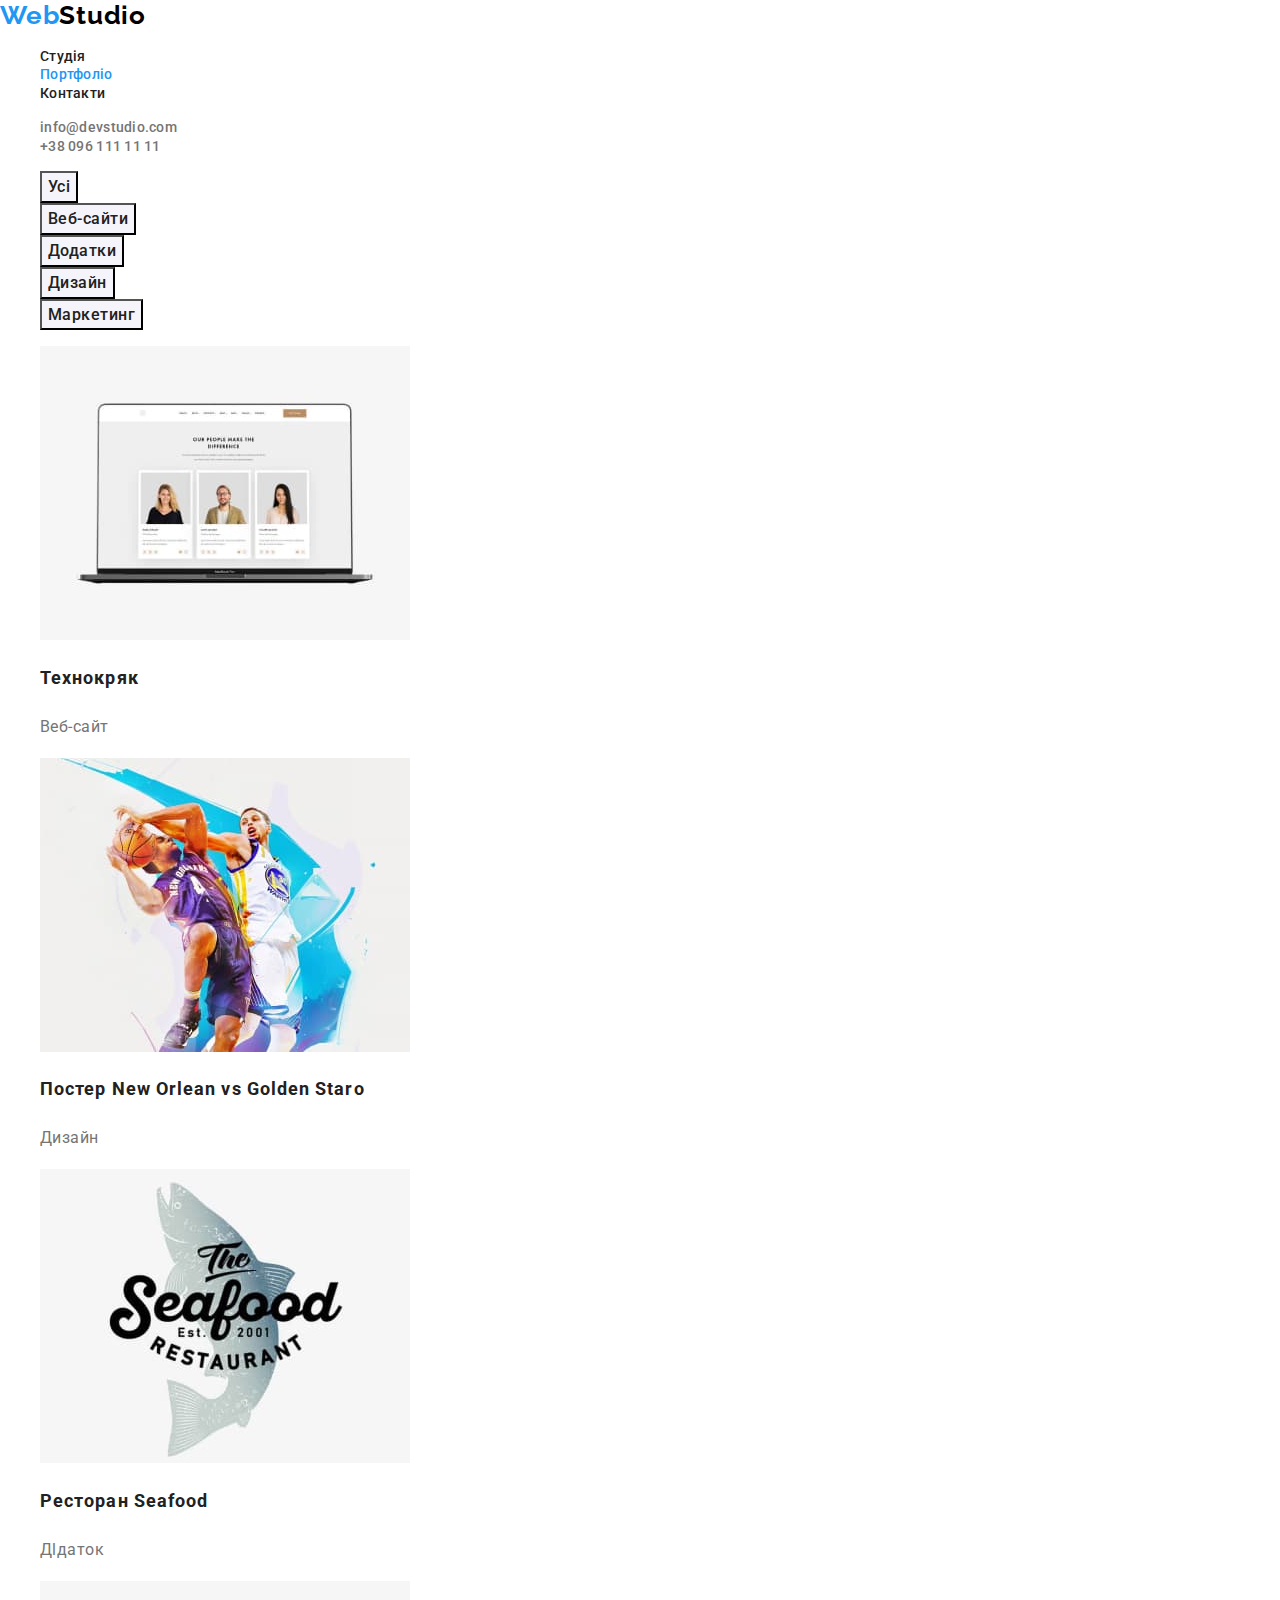
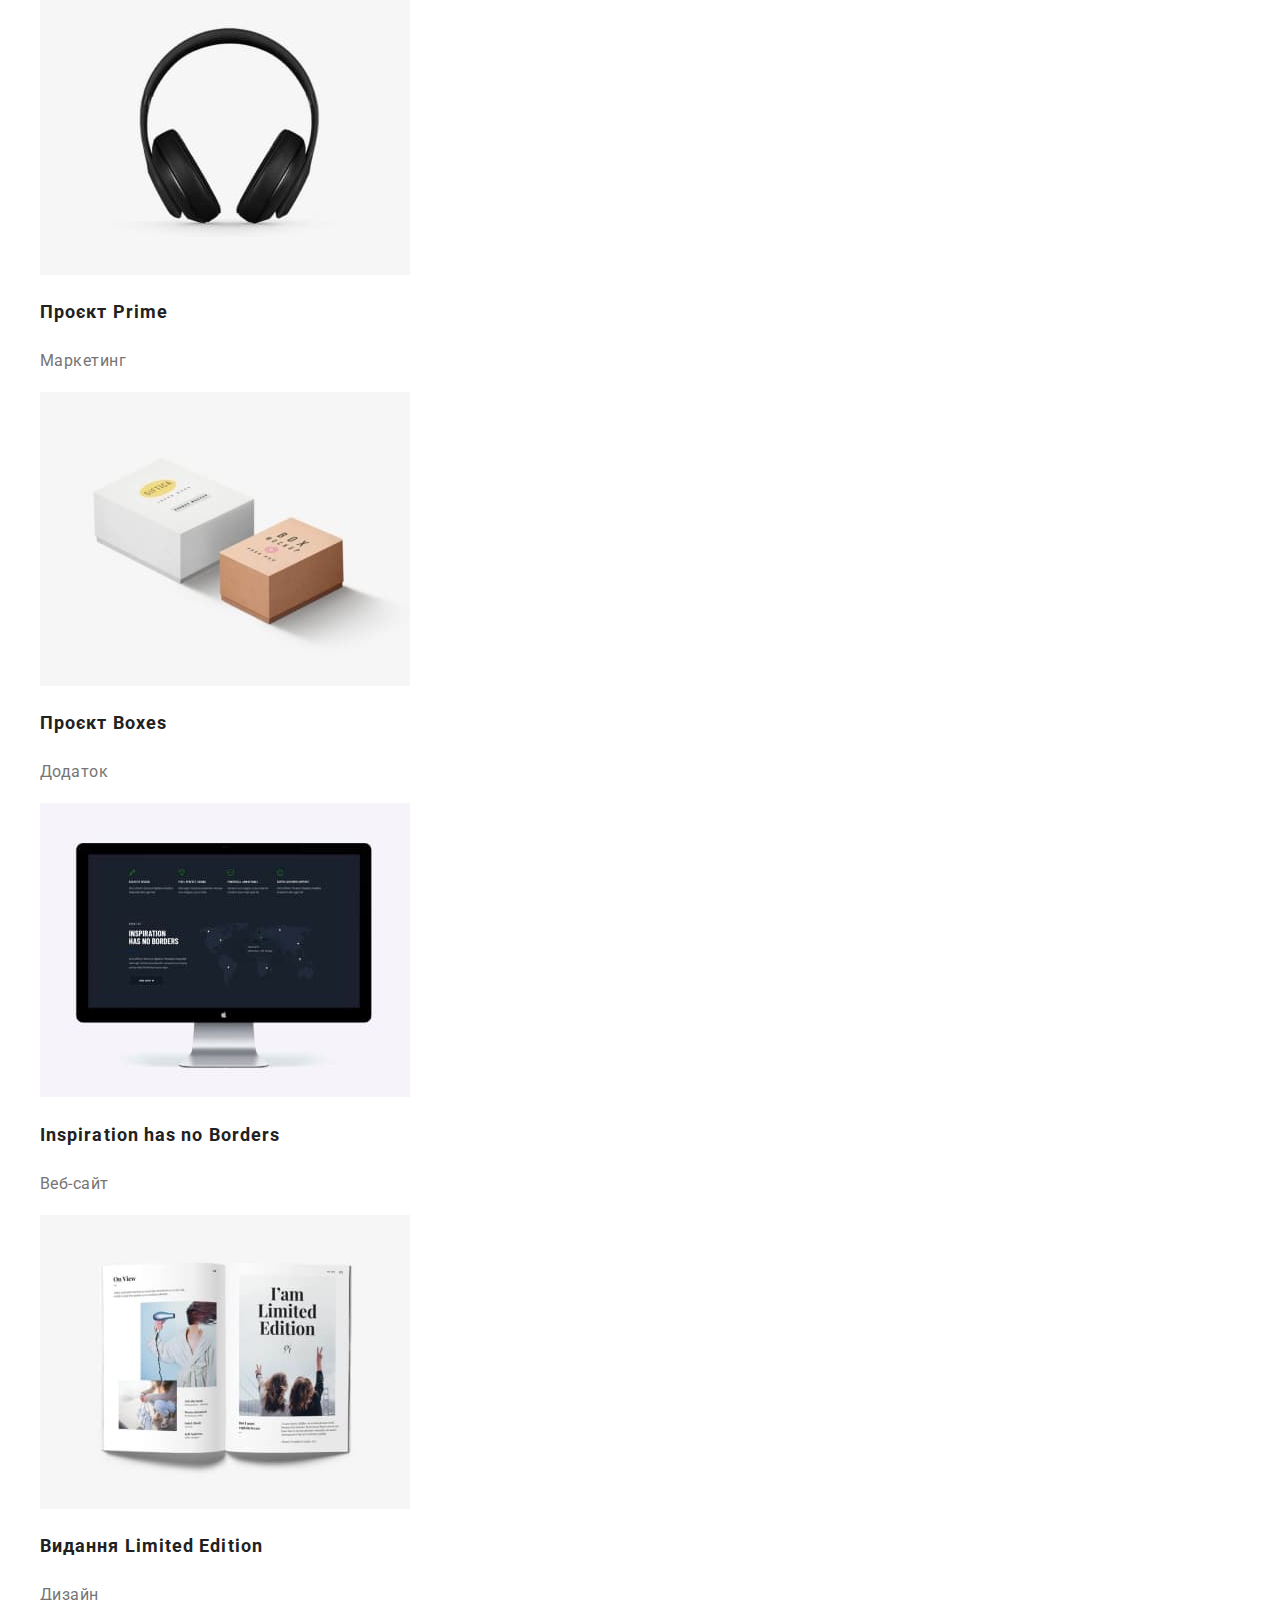
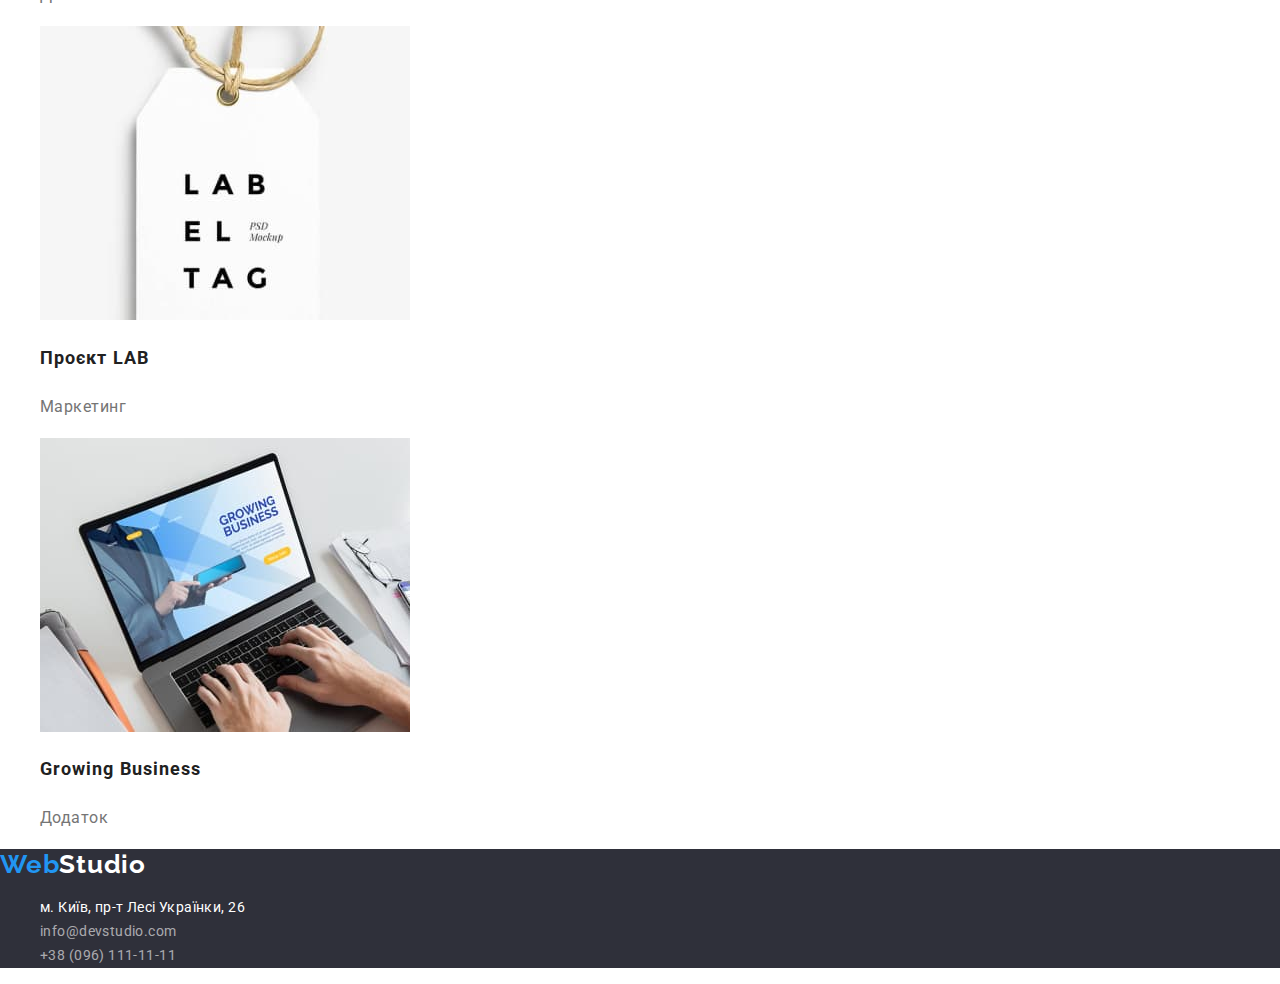
==== portfolio.html @ b26ccdd5 "04-10-2022DZ3" ====
<!DOCTYPE html>
<html lang="uk">
  <head>
    <meta charset="UTF-8" />
    <meta http-equiv="X-UA-Compatible" content="IE=edge" />
    <meta name="viewport" content="width=device-width, initial-scale=1.0" />
    <title>Портфоліо</title>
    <link
      rel="stylesheet"
      href="https://cdnjs.cloudflare.com/ajax/libs/modern-normalize/1.0.0/modern-normalize.min.css"
    />
    <link rel="preconnect" href="https://fonts.googleapis.com" />
    <link rel="preconnect" href="https://fonts.gstatic.com" crossorigin />
    <link
      href="https://fonts.googleapis.com/css2?family=Raleway:wght@700&family=Roboto:wght@400;500;700;900&display=swap"
      rel="stylesheet"
    />
    <link rel="stylesheet" href="./css/styles.css" />
  </head>
  <body>
    <header class="header-navigation">
      <nav>
        <!-- logo -->
        <a href="./index.html" class="header-navigation-logo"
          >Web<span class="logo-black">Studio</span></a
        >
        <!-- Меню навігації по інших сторінках -->
        <ul class="header-list list">
          <li class="header-item">
            <a class="link" href="./index.html">Студія</a>
          </li>
          <li class="header-item">
            <a class="link current" href="./portfolio.html">Портфоліо</a>
          </li>
          <li class="header-item">
            <a class="link" href="#">Контакти</a>
          </li>
        </ul>
      </nav>
      <ul class="header-contact list">
        <li class="header-item">
          <!-- Посилання на адресу електронної пошти  -->
          <a class="header-mail" href="mailto:info@devstudio.com"
            >info@devstudio.com</a
          >
        </li>
        <li class="header-item">
          <!-- Посилання на телефонний номер -->
          <a class="header-phone" href="tel:+380961111111">+38 096 111 11 11</a>
        </li>
      </ul>
    </header>
    <main class="body">
      <section class="workbtn">
        <h1 class="visually-hidden">Портфоліо</h1>
        <!-- work link button -->
        <ul class="worklink-list list">
          <li class="worklink-item">
            <button class="worklink-btn" type="button">Усі</button>
          </li>
          <li class="worklink-item">
            <button class="worklink-btn" type="button">Веб-сайти</button>
          </li>
          <li class="worklink-item">
            <button class="worklink-btn" type="button">Додатки</button>
          </li>
          <li class="worklink-item">
            <button class="worklink-btn" type="button">Дизайн</button>
          </li>
          <li class="worklink-item">
            <button class="worklink-btn" type="button">Маркетинг</button>
          </li>
        </ul>
        <!-- Links to work -->
        <ul class="linkwork-list list">
          <li class="linkwork-item">
            <a class="linkwork-link" href="#"
              ><img
                src="./images/imgportfolio1.jpg"
                alt="Ноутбук"
                width="370"
              />
              <h2 class="linkwork-title">Технокряк</h2>
              <p class="linkwork-text">Веб-сайт</p>
            </a>
          </li>
          <li class="linkwork-item">
            <a class="linkwork-link" href="#"
              ><img
                src="./images/imgportfolio2.jpg"
                alt="два хлопці грають в баскетбол"
                width="370"
              />
              <h2 class="linkwork-title">Постер New Orlean vs Golden Starо</h2>
              <p class="linkwork-text">Дизайн</p>
            </a>
          </li>
          <li class="linkwork-item">
            <a class="linkwork-link" href="#"
              ><img
                src="./images/imgportfolio3.jpg"
                alt="Логотип ресторану"
                width="370"
              />
              <h2 class="linkwork-title">Ресторан Seafood</h2>
              <p class="linkwork-text">Дlдаток</p>
            </a>
          </li>
          <li class="linkwork-item">
            <a class="linkwork-link" href="#"
              ><img
                src="./images/imgportfolio4.jpg"
                alt="Навушники"
                width="370"
              />
              <h2 class="linkwork-title">Проєкт Prime</h2>
              <p class="linkwork-text">Маркетинг</p>
            </a>
          </li>
          <li class="linkwork-item">
            <a class="linkwork-link" href="#"
              ><img
                src="./images/imgportfolio5.jpg"
                alt="Дві коробки"
                width="370"
              />
              <h2 class="linkwork-title">Проєкт Boxes</h2>
              <p class="linkwork-text">Додаток</p>
            </a>
          </li>
          <li class="linkwork-item">
            <a class="linkwork-link" href="#"
              ><img
                src="./images/imgportfolio6.jpg"
                alt="Моноблок"
                width="370"
              />
              <h2 class="linkwork-title">Inspiration has no Borders</h2>
              <p class="linkwork-text">Веб-сайт</p>
            </a>
          </li>
          <li class="linkwork-item">
            <a class="linkwork-link" href="#"
              ><img src="./images/imgportfolio7.jpg" alt="Книга" width="370" />
              <h2 class="linkwork-title">Видання Limited Edition</h2>
              <p class="linkwork-text">Дизайн</p>
            </a>
          </li>
          <li class="linkwork-item">
            <a class="linkwork-link" href="#"
              ><img
                src="./images/imgportfolio8.jpg"
                alt="Бейдж з написом"
                width="370"
              />
              <h2 class="linkwork-title">Проєкт LAB</h2>
              <p class="linkwork-text">Маркетинг</p>
            </a>
          </li>
          <li class="linkwork-item">
            <a class="linkwork-link" href="#"
              ><img
                src="./images/imgportfolio9.jpg"
                alt="Людина працює з ноутбуком"
                width="370"
              />
              <h2 class="linkwork-title">Growing Business</h2>
              <p class="linkwork-text">Додаток</p>
            </a>
          </li>
        </ul>
      </section>
    </main>
    <!-- Підвал сторінки footer -->
    <footer class="footer">
      <a class="footer-logo" href="/"
        >Web<span class="logo-wight">Studio</span></a
      >
      <address>
        <ul class="footer-list list">
          <li class="footer-item">
            <a
              class="footer-addres"
              href="https://goo.gl/maps/cFj6b1vBH22CHA6d8"
              target="_blank"
              rel="noreferrer noopener"
              >м. Київ, пр-т Лесі Українки, 26</a
            >
          </li>
          <li class="footer-item">
            <a class="footer-mail" href="mailto:info@devstudio.com"
              >info@devstudio.com</a
            >
          </li>
          <li class="footer-item">
            <a class="footer-phone" href="tel:+380961111111"
              >+38 (096) 111-11-11</a
            >
          </li>
        </ul>
      </address>
    </footer>
  </body>
</html>
---- css/styles.css ----
:root {
  --primary-text-color: #757575;
  --title-text-color: #212121;
  --accent-color: #2196f3;
  --accent2-color: #ffffff;
  --header-background: #ffffff;
  --footer-background: #2f303a;
  --body-background-color: #ffffff;
  --section4-background: #f5f4fa;
  --sectionhero-color: #ffffff;
  --section1-title-color: #ffffff;
  --section3-background-color: #f5f5f5;
  --section31-background-color: #f5f4fa;
  --section1-background: #2f303a;
  --logo1-color: #2196f3;
  --logo2-color: #000000;
  --logo3-color: #ffffff;
  --footercontact-color: rgba(255, 255, 255, 0.6);
  --activ-accent-color: #188ce8;
}
body {
  font-family: "Roboto", "Raleway", sans-serif;
  background-color: #ffffff;
  color: #757575;
}

/*-----------------common list---------------*/
.list {
  list-style: none;
}
.link {
  text-decoration: none;
}
.linkwork-link {
  text-decoration: none;
}

/*-----------------page-header----------------*/
.header-navigation {
  background: var(--header-background-color);
}
/*.header-navigation {
  background: var(--header-background-color);
}*/

.header-navigation-logo {
  font-family: "Raleway", sans-serif;
  font-style: normal;
  font-weight: 700;
  font-size: 26px;
  line-height: 1.19;
  letter-spacing: 0.03em;

  color: var(--accent-color);
  text-decoration: none;
}
.logo-black {
  color: var(--logo2-color);
}
.header-list .link {
  font-style: normal;
  font-weight: 500;
  font-size: 14px;
  line-height: 1.14;
  letter-spacing: 0.02em;
  color: var(--title-text-color);
}
.header-list .link:hover,
.header-list .link:focus {
  color: var(--accent-color);
}

.header-mail {
  font-style: normal;
  font-weight: 500;
  font-size: 14px;
  line-height: 1.14;
  letter-spacing: 0.02em;
  color: var(--primary-text-color);
  text-decoration: none;
}
.header-mail:hover,
.header-mail:focus {
  color: var(--accent-color);
}
.header-phone {
  font-style: normal;
  font-weight: 500;
  font-size: 14px;
  line-height: 1.14;
  letter-spacing: 0.02em;
  color: var(--primary-text-color);
  text-decoration: none;
}
.header-phone:hover,
.header-phone:focus {
  color: var(--accent-color);
}
/*-----------------page-footer---------------*/
.footer {
  background: var(--footer-background);
}
.footer-logo {
  font-family: "Raleway", sans-serif;
  font-style: normal;
  font-weight: 700;
  font-size: 26px;
  line-height: 1.19;
  letter-spacing: 0.03em;

  color: var(--accent-color);
  text-decoration: none;
}
.footer-addres {
  font-style: normal;
  font-size: 14px;
  line-height: 1.71;
  letter-spacing: 0.03em;

  color: #ffffff;
  text-decoration: none;
}
.footer-addres:hover,
.footer-addres:focus {
  color: var(--accent-color);
}
.footer-mail {
  font-style: normal;
  font-size: 14px;
  line-height: 1.71;
  letter-spacing: 0.03em;
  color: var(--footercontact-color);
  text-decoration: none;
}
.footer-mail:hover,
.footer-mail:focus {
  color: var(--accent-color);
}

.footer-phone {
  font-style: normal;
  font-size: 14px;
  line-height: 1.71;
  letter-spacing: 0.03em;

  color: var(--footercontact-color);
  text-decoration: none;
}
.footer-phone:hover,
.footer-phone:focus {
  color: var(--accent-color);
}

.logo-wight {
  color: var(--logo3-color);
}
/*-----------------page-1--------------------*/
.header-list .link.current {
  color: var(--accent-color);
}
/*-----------------page-main-----------------*/
.mane {
  background: var(--body-background);
}
/*-----------------section-hero--------------*/
.hero {
  background: var(--section1-background);
}
.hero-title {
  font-style: normal;
  font-weight: 900;
  font-size: 44px;
  line-height: 1.36;
  text-align: center;
  letter-spacing: 0.06em;
  text-transform: uppercase;
  color: var(--section1-title-color);
}
.hero-button {
  font-family: inherit;
  font-style: normal;
  font-weight: 700;
  font-size: 16px;
  line-height: 1.88;
  text-align: center;
  letter-spacing: 0.06em;
  color: var(--section1-title-color);
  background: var(--accent-color);
  cursor: pointer;
}
.hero-button:hover,
.hero-button:focus {
  color: var(--accent2-color);
  background: var(--activ-accent-color);
}

/*-----------------section-feature-----------*/
/*.feature {
  background-color: var(--section3-background-color);
}*/
.feature-title {
  font-weight: 700;
  font-size: 14px;
  line-height: 1.14;
  letter-spacing: 0.03em;
  text-transform: uppercase;
  color: var(--title-text-color);
}
.feature-text {
  font-size: 14px;
  line-height: 1.71;
  letter-spacing: 0.03em;
}
/*-----------------section-activities--------*/
/*.activities {
  background: var(--body-background-color);
}*/

.activities-title {
  font-weight: 700;
  font-size: 36px;
  line-height: 1.17;
  text-align: center;
  letter-spacing: 0.03em;
  color: var(--title-text-color);
}
/*-----------------section-workers-----------*/
/*.worker {
  background-color: var(--section31-background-color);
}*/
.worker {
  background-color: var(--section3-background-color);
}
.worker-item {
  background-color: #ffffff;
}
.worker2-title {
  font-weight: 700;
  font-size: 36px;
  line-height: 1.17;
  text-align: center;
  letter-spacing: 0.03em;
  color: var(--title-text-color);
}
.worker-title {
  font-weight: 500;
  font-size: 16px;
  line-height: 1.19;
  text-align: center;
  letter-spacing: 0.03em;

  color: var(--title-text-color);
}
.worker-text {
  font-size: 16px;
  line-height: 1.19;
  text-align: center;
  letter-spacing: 0.03em;
}

/*-----------------page-2--------------------*/
/*------------------work link button------------------------*/
.worklink-btn {
  font-style: normal;
  font-weight: 500;
  font-family: inherit;
  font-size: 16px;
  line-height: 1.62;
  cursor: pointer;
  letter-spacing: 0.03em;
  color: var(--title-text-color);
  background-color: var(--section4-background);
}
.worklink-btn:hover,
.worklink-btn:focus {
  background: var(--accent-color);
  color: var(--header-background);
}
/*-----------------Links to work-------------*/

.linkwork-title {
  font-size: 18px;
  line-height: 2;
  letter-spacing: 0.06em;
  cursor: pointer;
  color: var(--title-text-color);
}
.linkwork-text {
  font-size: 16px;
  line-height: 1.88;
  letter-spacing: 0.03em;
  color: var(--primary-text-color);
}

/*-----------------work----------------------*/
.visually-hidden {
  position: absolute;
  white-space: nowrap;
  width: 1px;
  height: 1px;
  overflow: hidden;
  border: 0;
  padding: 0;
  clip: rect(0 0 0 0);
  clip-path: inset(50%);
  margin: -1px;
}
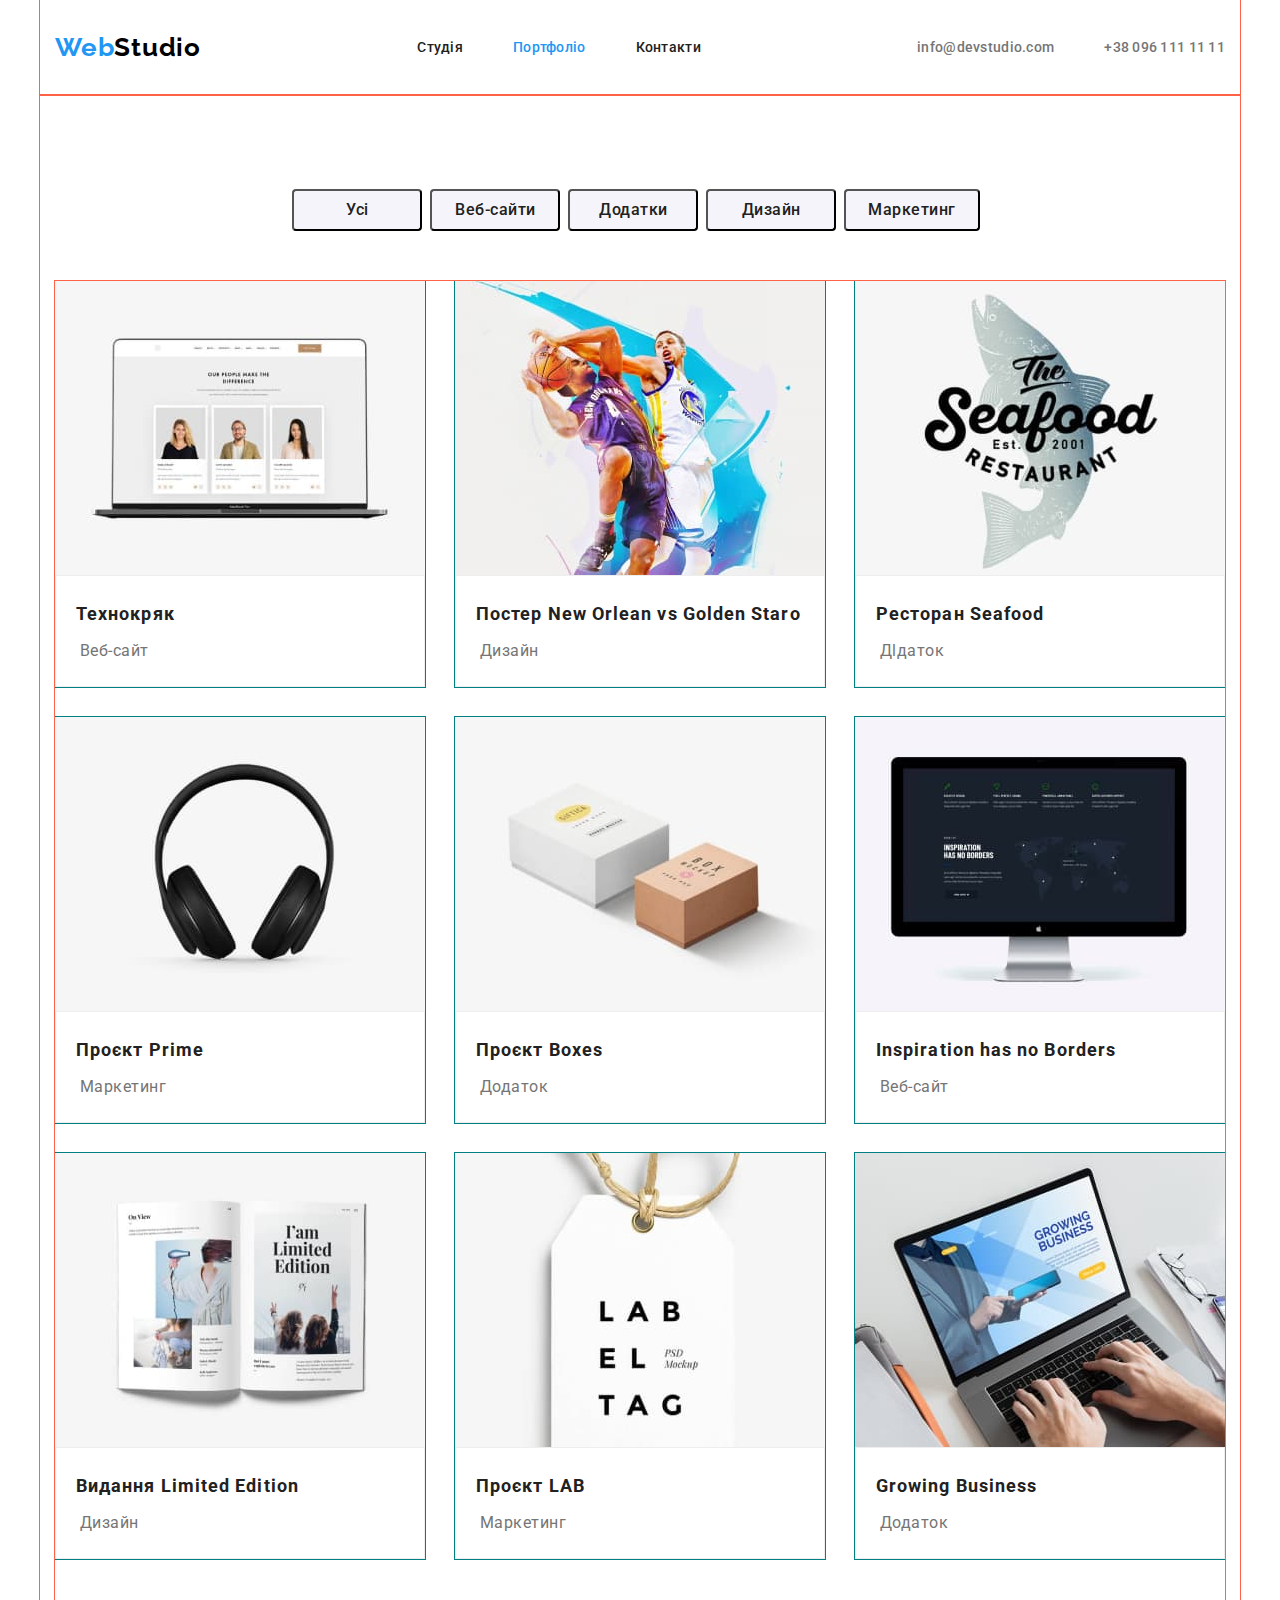
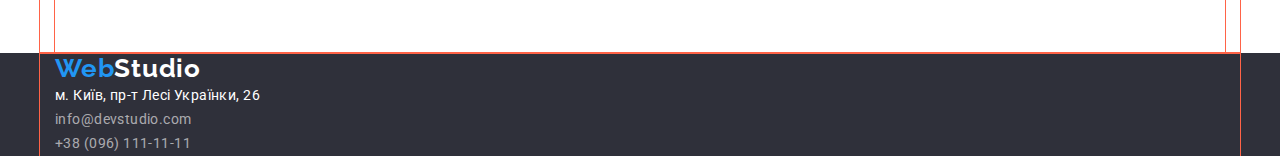
==== commit 4bc25a89: "07-10-2020" ====
--- a/portfolio.html
+++ b/portfolio.html
@@ -18,8 +18,8 @@
     <link rel="stylesheet" href="./css/styles.css" />
   </head>
   <body>
-    <header class="header-navigation">
-      <nav>
+    <header class="header-navigation section">
+      <nav class="container main-nav">
         <!-- logo -->
         <a href="./index.html" class="header-navigation-logo"
           >Web<span class="logo-black">Studio</span></a
@@ -36,169 +36,201 @@
             <a class="link" href="#">Контакти</a>
           </li>
         </ul>
+        <ul class="header-contact list">
+          <li class="header-item">
+            <!-- Посилання на адресу електронної пошти  -->
+            <a class="header-mail" href="mailto:info@devstudio.com"
+              >info@devstudio.com</a
+            >
+          </li>
+          <li class="header-item">
+            <!-- Посилання на телефонний номер -->
+            <a class="header-phone" href="tel:+380961111111"
+              >+38 096 111 11 11</a
+            >
+          </li>
+        </ul>
       </nav>
-      <ul class="header-contact list">
-        <li class="header-item">
-          <!-- Посилання на адресу електронної пошти  -->
-          <a class="header-mail" href="mailto:info@devstudio.com"
-            >info@devstudio.com</a
-          >
-        </li>
-        <li class="header-item">
-          <!-- Посилання на телефонний номер -->
-          <a class="header-phone" href="tel:+380961111111">+38 096 111 11 11</a>
-        </li>
-      </ul>
     </header>
     <main class="body">
-      <section class="workbtn">
-        <h1 class="visually-hidden">Портфоліо</h1>
-        <!-- work link button -->
-        <ul class="worklink-list list">
-          <li class="worklink-item">
-            <button class="worklink-btn" type="button">Усі</button>
-          </li>
-          <li class="worklink-item">
-            <button class="worklink-btn" type="button">Веб-сайти</button>
-          </li>
-          <li class="worklink-item">
-            <button class="worklink-btn" type="button">Додатки</button>
-          </li>
-          <li class="worklink-item">
-            <button class="worklink-btn" type="button">Дизайн</button>
-          </li>
-          <li class="worklink-item">
-            <button class="worklink-btn" type="button">Маркетинг</button>
-          </li>
-        </ul>
-        <!-- Links to work -->
-        <ul class="linkwork-list list">
-          <li class="linkwork-item">
-            <a class="linkwork-link" href="#"
-              ><img
-                src="./images/imgportfolio1.jpg"
-                alt="Ноутбук"
-                width="370"
-              />
-              <h2 class="linkwork-title">Технокряк</h2>
-              <p class="linkwork-text">Веб-сайт</p>
-            </a>
-          </li>
-          <li class="linkwork-item">
-            <a class="linkwork-link" href="#"
-              ><img
-                src="./images/imgportfolio2.jpg"
-                alt="два хлопці грають в баскетбол"
-                width="370"
-              />
-              <h2 class="linkwork-title">Постер New Orlean vs Golden Starо</h2>
-              <p class="linkwork-text">Дизайн</p>
-            </a>
-          </li>
-          <li class="linkwork-item">
-            <a class="linkwork-link" href="#"
-              ><img
-                src="./images/imgportfolio3.jpg"
-                alt="Логотип ресторану"
-                width="370"
-              />
-              <h2 class="linkwork-title">Ресторан Seafood</h2>
-              <p class="linkwork-text">Дlдаток</p>
-            </a>
-          </li>
-          <li class="linkwork-item">
-            <a class="linkwork-link" href="#"
-              ><img
-                src="./images/imgportfolio4.jpg"
-                alt="Навушники"
-                width="370"
-              />
-              <h2 class="linkwork-title">Проєкт Prime</h2>
-              <p class="linkwork-text">Маркетинг</p>
-            </a>
-          </li>
-          <li class="linkwork-item">
-            <a class="linkwork-link" href="#"
-              ><img
-                src="./images/imgportfolio5.jpg"
-                alt="Дві коробки"
-                width="370"
-              />
-              <h2 class="linkwork-title">Проєкт Boxes</h2>
-              <p class="linkwork-text">Додаток</p>
-            </a>
-          </li>
-          <li class="linkwork-item">
-            <a class="linkwork-link" href="#"
-              ><img
-                src="./images/imgportfolio6.jpg"
-                alt="Моноблок"
-                width="370"
-              />
-              <h2 class="linkwork-title">Inspiration has no Borders</h2>
-              <p class="linkwork-text">Веб-сайт</p>
-            </a>
-          </li>
-          <li class="linkwork-item">
-            <a class="linkwork-link" href="#"
-              ><img src="./images/imgportfolio7.jpg" alt="Книга" width="370" />
-              <h2 class="linkwork-title">Видання Limited Edition</h2>
-              <p class="linkwork-text">Дизайн</p>
-            </a>
-          </li>
-          <li class="linkwork-item">
-            <a class="linkwork-link" href="#"
-              ><img
-                src="./images/imgportfolio8.jpg"
-                alt="Бейдж з написом"
-                width="370"
-              />
-              <h2 class="linkwork-title">Проєкт LAB</h2>
-              <p class="linkwork-text">Маркетинг</p>
-            </a>
-          </li>
-          <li class="linkwork-item">
-            <a class="linkwork-link" href="#"
-              ><img
-                src="./images/imgportfolio9.jpg"
-                alt="Людина працює з ноутбуком"
-                width="370"
-              />
-              <h2 class="linkwork-title">Growing Business</h2>
-              <p class="linkwork-text">Додаток</p>
-            </a>
-          </li>
-        </ul>
+      <section class="workbtn section">
+        <div class="container">
+          <h1 class="visually-hidden">Портфоліо</h1>
+          <!-- work link button -->
+          <ul class="worklink-list list">
+            <li class="worklink-item">
+              <button class="worklink-btn" type="button">
+                Усі</span>
+              </button>
+            </li>
+            <li class="worklink-item">
+              <button class="worklink-btn" type="button">Веб-сайти</button>
+            </li>
+            <li class="worklink-item">
+              <button class="worklink-btn" type="button">Додатки</button>
+            </li>
+            <li class="worklink-item">
+              <button class="worklink-btn" type="button">Дизайн</button>
+            </li>
+            <li class="worklink-item">
+              <button class="worklink-btn" type="button">Маркетинг</button>
+            </li>
+          </ul>
+          <!-- Links to work -->
+          <ul class="linkwork-list list">
+            <li class="linkwork-item">
+              <a class="linkwork-link" href="#"
+                ><img
+                  src="./images/imgportfolio1.jpg"
+                  alt="Ноутбук"
+                  width="370"
+                />
+                <div class="card-content">
+                  <h2 class="linkwork-title">Технокряк</h2>
+                  <p class="linkwork-text">Веб-сайт</p>
+                </div>
+              </a>
+            </li>
+            <li class="linkwork-item">
+              <a class="linkwork-link" href="#"
+                ><img
+                  src="./images/imgportfolio2.jpg"
+                  alt="два хлопці грають в баскетбол"
+                  width="370"
+                />
+                <div class="card-content">
+                  <h2 class="linkwork-title">
+                    Постер New Orlean vs Golden Starо
+                  </h2>
+                  <p class="linkwork-text">Дизайн</p>
+                </div>
+              </a>
+            </li>
+            <li class="linkwork-item">
+              <a class="linkwork-link" href="#"
+                ><img
+                  src="./images/imgportfolio3.jpg"
+                  alt="Логотип ресторану"
+                  width="370"
+                />
+                <div class="card-content">
+                  <h2 class="linkwork-title">Ресторан Seafood</h2>
+                  <p class="linkwork-text">Дlдаток</p>
+                </div>
+              </a>
+            </li>
+            <li class="linkwork-item">
+              <a class="linkwork-link" href="#"
+                ><img
+                  src="./images/imgportfolio4.jpg"
+                  alt="Навушники"
+                  width="370"
+                />
+                <div class="card-content">
+                  <h2 class="linkwork-title">Проєкт Prime</h2>
+                  <p class="linkwork-text">Маркетинг</p>
+                </div>
+              </a>
+            </li>
+            <li class="linkwork-item">
+              <a class="linkwork-link" href="#"
+                ><img
+                  src="./images/imgportfolio5.jpg"
+                  alt="Дві коробки"
+                  width="370"
+                />
+                <div class="card-content">
+                  <h2 class="linkwork-title">Проєкт Boxes</h2>
+                  <p class="linkwork-text">Додаток</p>
+                </div>
+              </a>
+            </li>
+            <li class="linkwork-item">
+              <a class="linkwork-link" href="#"
+                ><img
+                  src="./images/imgportfolio6.jpg"
+                  alt="Моноблок"
+                  width="370"
+                />
+                <div class="card-content">
+                  <h2 class="linkwork-title">Inspiration has no Borders</h2>
+                  <p class="linkwork-text">Веб-сайт</p>
+                </div>
+              </a>
+            </li>
+            <li class="linkwork-item">
+              <a class="linkwork-link" href="#"
+                ><img
+                  src="./images/imgportfolio7.jpg"
+                  alt="Книга"
+                  width="370"
+                />
+                <div class="card-content">
+                  <h2 class="linkwork-title">Видання Limited Edition</h2>
+                  <p class="linkwork-text">Дизайн</p>
+                </div>
+              </a>
+            </li>
+            <li class="linkwork-item">
+              <a class="linkwork-link" href="#"
+                ><img
+                  src="./images/imgportfolio8.jpg"
+                  alt="Бейдж з написом"
+                  width="370"
+                />
+                <div class="card-content">
+                  <h2 class="linkwork-title">Проєкт LAB</h2>
+                  <p class="linkwork-text">Маркетинг</p>
+                </div>
+              </a>
+            </li>
+            <li class="linkwork-item">
+              <a class="linkwork-link" href="#"
+                ><img
+                  src="./images/imgportfolio9.jpg"
+                  alt="Людина працює з ноутбуком"
+                  width="370"
+                />
+                <div class="card-content">
+                  <h2 class="linkwork-title">Growing Business</h2>
+                  <p class="linkwork-text">Додаток</p>
+                </div>
+              </a>
+            </li>
+          </ul>
+        </div>
       </section>
     </main>
     <!-- Підвал сторінки footer -->
-    <footer class="footer">
-      <a class="footer-logo" href="/"
-        >Web<span class="logo-wight">Studio</span></a
-      >
-      <address>
-        <ul class="footer-list list">
-          <li class="footer-item">
-            <a
-              class="footer-addres"
-              href="https://goo.gl/maps/cFj6b1vBH22CHA6d8"
-              target="_blank"
-              rel="noreferrer noopener"
-              >м. Київ, пр-т Лесі Українки, 26</a
-            >
-          </li>
-          <li class="footer-item">
-            <a class="footer-mail" href="mailto:info@devstudio.com"
-              >info@devstudio.com</a
-            >
-          </li>
-          <li class="footer-item">
-            <a class="footer-phone" href="tel:+380961111111"
-              >+38 (096) 111-11-11</a
-            >
-          </li>
-        </ul>
-      </address>
+    <footer class="footer section">
+      <div class="container">
+        <a class="footer-logo" href="/"
+          >Web<span class="logo-wight">Studio</span></a
+        >
+        <address>
+          <ul class="footer-list list">
+            <li class="footer-item">
+              <a
+                class="footer-addres"
+                href="https://goo.gl/maps/cFj6b1vBH22CHA6d8"
+                target="_blank"
+                rel="noreferrer noopener"
+                >м. Київ, пр-т Лесі Українки, 26</a
+              >
+            </li>
+            <li class="footer-item">
+              <a class="footer-mail" href="mailto:info@devstudio.com"
+                >info@devstudio.com</a
+              >
+            </li>
+            <li class="footer-item">
+              <a class="footer-phone" href="tel:+380961111111"
+                >+38 (096) 111-11-11</a
+              >
+            </li>
+          </ul>
+        </address>
+      </div>
     </footer>
   </body>
 </html>
--- a/css/styles.css
+++ b/css/styles.css
@@ -17,15 +17,23 @@
   --logo3-color: #ffffff;
   --footercontact-color: rgba(255, 255, 255, 0.6);
   --activ-accent-color: #188ce8;
+  --linkwork-list-gap: 15px;
 }
 body {
   font-family: "Roboto", "Raleway", sans-serif;
   background-color: #ffffff;
   color: #757575;
 }
-
-/*-----------------common list---------------*/
+*,
+::after,
+::before {
+  box-sizing: border-box;
+}
+
+/*-----------------Утилиты list---------------*/
 .list {
+  padding: 0;
+  margin: 0;
   list-style: none;
 }
 .link {
@@ -35,13 +43,64 @@
   text-decoration: none;
 }
 
+p,
+h1,
+h2,
+h3,
+h4,
+h5,
+h6 {
+  margin: 0;
+}
+ul,
+ol {
+  margin: 0;
+  padding-left: 0;
+}
+img {
+  display: block;
+  max-width: 100%;
+  height: auto;
+}
+
+.container {
+  margin-left: auto;
+  margin-right: auto;
+  display: block;
+
+  width: 1200px;
+  padding-left: 15px;
+  padding-right: 15px;
+  outline: 1px solid tomato;
+}
+.section {
+  padding: 94px auto;
+}
 /*-----------------page-header----------------*/
 .header-navigation {
   background: var(--header-background-color);
 }
-/*.header-navigation {
-  background: var(--header-background-color);
-}*/
+.main-nav {
+  display: flex;
+  align-items: center;
+  padding-top: 32px;
+  padding-bottom: 32px;
+}
+.header-list {
+  display: flex;
+  margin-left: auto;
+}
+.header-list .header-item:not(:last-child) {
+  margin-right: 50px;
+}
+
+.header-contact {
+  display: flex;
+  margin-left: auto;
+}
+.header-contact .header-item:not(:last-child) {
+  margin-right: 50px;
+}
 
 .header-navigation-logo {
   font-family: "Raleway", sans-serif;
@@ -64,6 +123,8 @@
   line-height: 1.14;
   letter-spacing: 0.02em;
   color: var(--title-text-color);
+  padding-top: 20px;
+  padding-bottom: 20px;
 }
 .header-list .link:hover,
 .header-list .link:focus {
@@ -78,6 +139,8 @@
   letter-spacing: 0.02em;
   color: var(--primary-text-color);
   text-decoration: none;
+  padding-top: 20px;
+  padding-bottom: 20px;
 }
 .header-mail:hover,
 .header-mail:focus {
@@ -91,6 +154,8 @@
   letter-spacing: 0.02em;
   color: var(--primary-text-color);
   text-decoration: none;
+  padding-top: 20px;
+  padding-bottom: 20px;
 }
 .header-phone:hover,
 .header-phone:focus {
@@ -164,8 +229,11 @@
 }
 /*-----------------section-hero--------------*/
 .hero {
+  text-align: center;
   background: var(--section1-background);
-}
+  padding-top: 0px;
+}
+
 .hero-title {
   font-style: normal;
   font-weight: 900;
@@ -175,8 +243,18 @@
   letter-spacing: 0.06em;
   text-transform: uppercase;
   color: var(--section1-title-color);
+  width: 696px;
+  box-sizing: border-box;
+  padding-top: 200px;
+  padding-bottom: 40px;
+  margin: auto;
 }
 .hero-button {
+  border-radius: 4px;
+  box-sizing: border-box;
+  display: inline-block;
+  padding: 10px 32px;
+  margin-bottom: 200px;
   font-family: inherit;
   font-style: normal;
   font-weight: 700;
@@ -195,46 +273,94 @@
 }
 
 /*-----------------section-feature-----------*/
-/*.feature {
-  background-color: var(--section3-background-color);
-}*/
+
+.feature-list {
+  display: flex;
+  flex-direction: row-reverse;
+}
+.feature-box {
+  outline: 1px solid teal;
+  box-sizing: border-box;
+  justify-content: space-between;
+  margin-right: 30px;
+}
+.feature-box:first-child {
+  margin-right: 0;
+}
+
 .feature-title {
+  margin-top: 0;
   font-weight: 700;
   font-size: 14px;
   line-height: 1.14;
   letter-spacing: 0.03em;
   text-transform: uppercase;
   color: var(--title-text-color);
+  margin-top: 120px;
+  padding-bottom: 10px;
 }
 .feature-text {
+  margin-bottom: 0;
   font-size: 14px;
   line-height: 1.71;
   letter-spacing: 0.03em;
+  margin-bottom: 176px;
 }
 /*-----------------section-activities--------*/
-/*.activities {
-  background: var(--body-background-color);
-}*/
+
+.activities-list {
+  display: flex;
+  flex-direction: row-reverse;
+}
+.activities-item {
+  outline: 1px solid teal;
+  box-sizing: border-box;
+  justify-content: space-around;
+  margin-right: 30px;
+}
 
 .activities-title {
+  margin-top: 0;
   font-weight: 700;
   font-size: 36px;
   line-height: 1.17;
   text-align: center;
   letter-spacing: 0.03em;
   color: var(--title-text-color);
-}
+  margin-bottom: 50px;
+}
+
+.activities-item:first-child {
+  margin-right: 0;
+}
+
 /*-----------------section-workers-----------*/
-/*.worker {
-  background-color: var(--section31-background-color);
-}*/
+
 .worker {
-  background-color: var(--section3-background-color);
-}
+  background: var(--section31-background-color);
+}
+.worker-list {
+  display: flex;
+  flex-direction: row-reverse;
+  box-sizing: border-box;
+  padding-bottom: 94px;
+}
+
 .worker-item {
-  background-color: #ffffff;
-}
+  outline: 1px solid teal;
+  justify-content: space-around;
+  box-sizing: border-box;
+  margin-right: 30px;
+  background-color: var(--body-background-color);
+}
+
+.worker-item:first-child {
+  margin-right: 0;
+}
+
 .worker2-title {
+  padding-top: 94px;
+  padding-bottom: 50px;
   font-weight: 700;
   font-size: 36px;
   line-height: 1.17;
@@ -248,6 +374,8 @@
   line-height: 1.19;
   text-align: center;
   letter-spacing: 0.03em;
+  padding-top: 30px;
+  padding-bottom: 10px;
 
   color: var(--title-text-color);
 }
@@ -256,11 +384,26 @@
   line-height: 1.19;
   text-align: center;
   letter-spacing: 0.03em;
-}
-
+  padding-bottom: 30px;
+}
 /*-----------------page-2--------------------*/
 /*------------------work link button------------------------*/
+.worklink-list {
+  display: flex;
+  justify-content: center;
+}
+.worklink-item {
+  padding-top: 94px;
+  padding-bottom: 50px;
+  margin-right: 8px;
+}
+
 .worklink-btn {
+  /*border: 1px solid transparent;*/
+  border-radius: 4px;
+  padding: 6px 22px;
+  min-width: 130px;
+
   font-style: normal;
   font-weight: 500;
   font-family: inherit;
@@ -268,30 +411,54 @@
   line-height: 1.62;
   cursor: pointer;
   letter-spacing: 0.03em;
+  text-align: center;
   color: var(--title-text-color);
   background-color: var(--section4-background);
 }
+.worklink-btnone {
+  padding: 6px 25px;
+}
+
 .worklink-btn:hover,
 .worklink-btn:focus {
   background: var(--accent-color);
   color: var(--header-background);
 }
 /*-----------------Links to work-------------*/
-
+.linkwork-list {
+  outline: 1px solid tomato;
+  display: flex;
+  flex-wrap: wrap;
+  gap: 30px;
+  padding-bottom: 94px;
+}
+
+.linkwork-item {
+  outline: 1px solid teal;
+  flex-basis: calc((100% - 60px) / 3);
+}
 .linkwork-title {
   font-size: 18px;
   line-height: 2;
   letter-spacing: 0.06em;
   cursor: pointer;
-  color: var(--title-text-color);
+  /*text-align: center;*/
+  color: var(--title-text-color);
+  padding: 20px 20px 4px 20px;
+  margin-right: 0;
 }
 .linkwork-text {
   font-size: 16px;
   line-height: 1.88;
   letter-spacing: 0.03em;
+  /*text-align: center;*/
   color: var(--primary-text-color);
-}
-
+  padding: 0px 24px 20px 24px;
+}
+
+.card-content {
+  border: 1px solid #eeeeee;
+}
 /*-----------------work----------------------*/
 .visually-hidden {
   position: absolute;
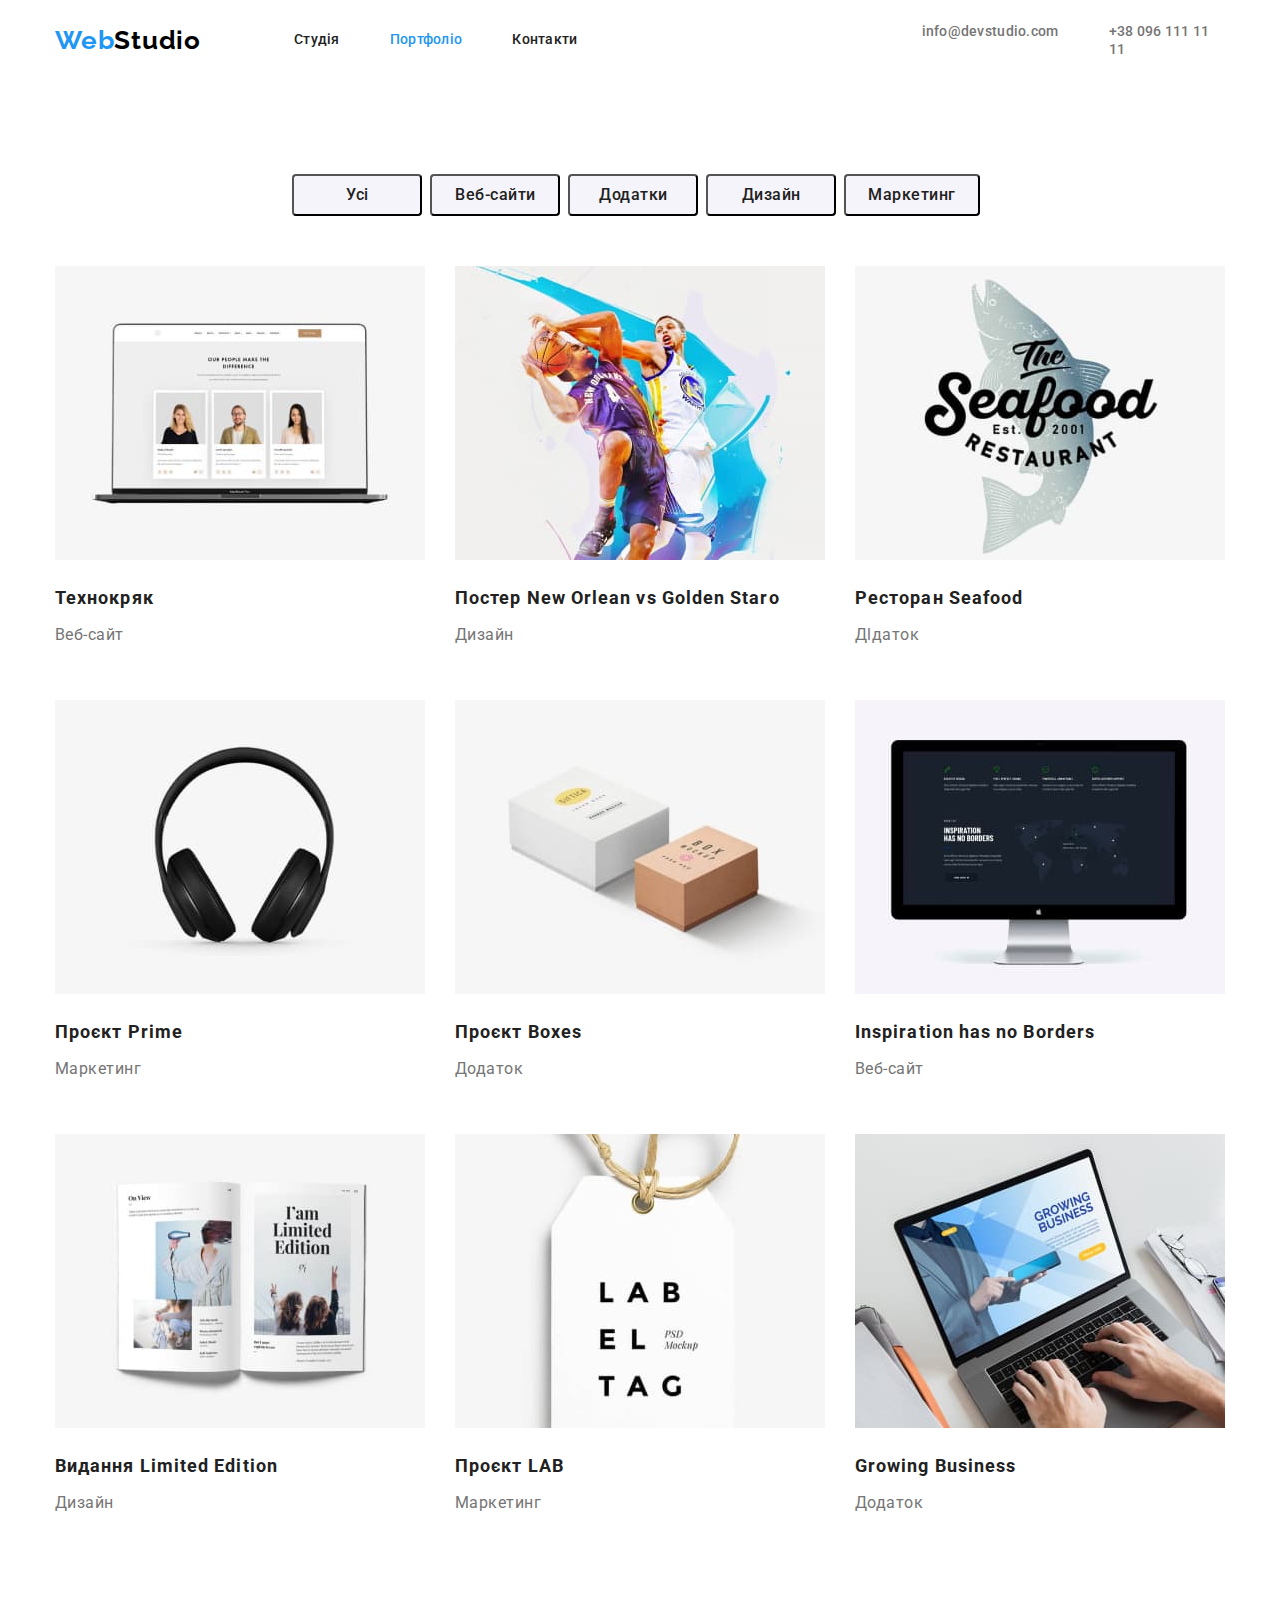
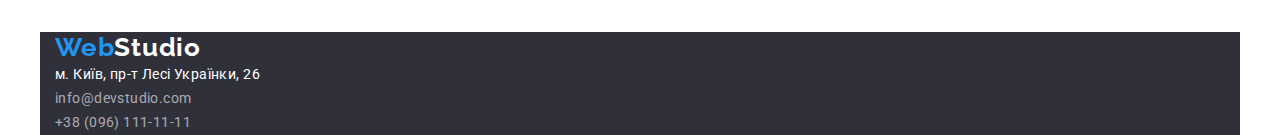
==== commit 72411f87: "08-10-2022-1" ====
--- a/portfolio.html
+++ b/portfolio.html
@@ -18,8 +18,8 @@
     <link rel="stylesheet" href="./css/styles.css" />
   </head>
   <body>
-    <header class="header-navigation section">
-      <nav class="container main-nav">
+    <header class="header-navigation container">
+      <nav class="main-nav">
         <!-- logo -->
         <a href="./index.html" class="header-navigation-logo"
           >Web<span class="logo-black">Studio</span></a
@@ -36,21 +36,19 @@
             <a class="link" href="#">Контакти</a>
           </li>
         </ul>
-        <ul class="header-contact list">
-          <li class="header-item">
-            <!-- Посилання на адресу електронної пошти  -->
-            <a class="header-mail" href="mailto:info@devstudio.com"
-              >info@devstudio.com</a
-            >
-          </li>
-          <li class="header-item">
-            <!-- Посилання на телефонний номер -->
-            <a class="header-phone" href="tel:+380961111111"
-              >+38 096 111 11 11</a
-            >
-          </li>
-        </ul>
       </nav>
+      <ul class="header-contact list">
+        <li class="header-item">
+          <!-- Посилання на адресу електронної пошти  -->
+          <a class="header-mail" href="mailto:info@devstudio.com"
+            >info@devstudio.com</a
+          >
+        </li>
+        <li class="header-item">
+          <!-- Посилання на телефонний номер -->
+          <a class="header-phone" href="tel:+380961111111">+38 096 111 11 11</a>
+        </li>
+      </ul>
     </header>
     <main class="body">
       <section class="workbtn section">
@@ -59,9 +57,7 @@
           <!-- work link button -->
           <ul class="worklink-list list">
             <li class="worklink-item">
-              <button class="worklink-btn" type="button">
-                Усі</span>
-              </button>
+              <button class="worklink-btn" type="button">Усі</button>
             </li>
             <li class="worklink-item">
               <button class="worklink-btn" type="button">Веб-сайти</button>
@@ -202,35 +198,33 @@
       </section>
     </main>
     <!-- Підвал сторінки footer -->
-    <footer class="footer section">
-      <div class="container">
-        <a class="footer-logo" href="/"
-          >Web<span class="logo-wight">Studio</span></a
-        >
-        <address>
-          <ul class="footer-list list">
-            <li class="footer-item">
-              <a
-                class="footer-addres"
-                href="https://goo.gl/maps/cFj6b1vBH22CHA6d8"
-                target="_blank"
-                rel="noreferrer noopener"
-                >м. Київ, пр-т Лесі Українки, 26</a
-              >
-            </li>
-            <li class="footer-item">
-              <a class="footer-mail" href="mailto:info@devstudio.com"
-                >info@devstudio.com</a
-              >
-            </li>
-            <li class="footer-item">
-              <a class="footer-phone" href="tel:+380961111111"
-                >+38 (096) 111-11-11</a
-              >
-            </li>
-          </ul>
-        </address>
-      </div>
+    <footer class="footer container">
+      <a class="footer-logo" href="/"
+        >Web<span class="logo-wight">Studio</span></a
+      >
+      <address>
+        <ul class="footer-list list">
+          <li class="footer-item">
+            <a
+              class="footer-addres"
+              href="https://goo.gl/maps/cFj6b1vBH22CHA6d8"
+              target="_blank"
+              rel="noreferrer noopener"
+              >м. Київ, пр-т Лесі Українки, 26</a
+            >
+          </li>
+          <li class="footer-item">
+            <a class="footer-mail" href="mailto:info@devstudio.com"
+              >info@devstudio.com</a
+            >
+          </li>
+          <li class="footer-item">
+            <a class="footer-phone" href="tel:+380961111111"
+              >+38 (096) 111-11-11</a
+            >
+          </li>
+        </ul>
+      </address>
     </footer>
   </body>
 </html>
--- a/css/styles.css
+++ b/css/styles.css
@@ -29,7 +29,6 @@
 ::before {
   box-sizing: border-box;
 }
-
 /*-----------------Утилиты list---------------*/
 .list {
   padding: 0;
@@ -42,7 +41,6 @@
 .linkwork-link {
   text-decoration: none;
 }
-
 p,
 h1,
 h2,
@@ -57,80 +55,76 @@
   margin: 0;
   padding-left: 0;
 }
+a {
+  text-decoration: none;
+}
 img {
   display: block;
   max-width: 100%;
   height: auto;
 }
-
 .container {
   margin-left: auto;
   margin-right: auto;
   display: block;
-
   width: 1200px;
   padding-left: 15px;
   padding-right: 15px;
-  outline: 1px solid tomato;
+  /*outline: 1px solid tomato;*/
 }
 .section {
-  padding: 94px auto;
+  padding: 94px 0;
 }
 /*-----------------page-header----------------*/
 .header-navigation {
-  background: var(--header-background-color);
+  display: flex;
+  align-items: center;
+  margin-left: auto;
+  margin-right: auto;
 }
 .main-nav {
   display: flex;
   align-items: center;
+}
+.header-list {
+  display: flex;
+  margin-right: 344px;
+}
+.header-contact {
+  display: flex;
+}
+.header-item:not(:last-child) {
+  margin-right: 50px;
+}
+.header-navigation-logo {
+  font-family: "Raleway", sans-serif;
+  font-style: normal;
+  font-weight: 700;
+  font-size: 26px;
+  line-height: 1.19;
+  letter-spacing: 0.03em;
+  color: var(--accent-color);
+  text-decoration: none;
+  margin-right: 93px;
+}
+.logo-black {
+  color: var(--logo2-color);
+}
+.header-list .link {
+  display: inline-block;
+  font-style: normal;
+  font-weight: 500;
+  font-size: 14px;
+  line-height: 1.14;
+  letter-spacing: 0.02em;
+  color: var(--title-text-color);
   padding-top: 32px;
   padding-bottom: 32px;
 }
-.header-list {
-  display: flex;
-  margin-left: auto;
-}
-.header-list .header-item:not(:last-child) {
-  margin-right: 50px;
-}
-
-.header-contact {
-  display: flex;
-  margin-left: auto;
-}
-.header-contact .header-item:not(:last-child) {
-  margin-right: 50px;
-}
-
-.header-navigation-logo {
-  font-family: "Raleway", sans-serif;
-  font-style: normal;
-  font-weight: 700;
-  font-size: 26px;
-  line-height: 1.19;
-  letter-spacing: 0.03em;
-
-  color: var(--accent-color);
-  text-decoration: none;
-}
-.logo-black {
-  color: var(--logo2-color);
-}
-.header-list .link {
-  font-style: normal;
-  font-weight: 500;
-  font-size: 14px;
-  line-height: 1.14;
-  letter-spacing: 0.02em;
-  color: var(--title-text-color);
-  padding-top: 20px;
-  padding-bottom: 20px;
-}
 .header-list .link:hover,
 .header-list .link:focus {
   color: var(--accent-color);
 }
-
 .header-mail {
   font-style: normal;
   font-weight: 500;
@@ -139,8 +133,8 @@
   letter-spacing: 0.02em;
   color: var(--primary-text-color);
   text-decoration: none;
-  padding-top: 20px;
-  padding-bottom: 20px;
+  padding-top: 32px;
+  padding-bottom: 32px;
 }
 .header-mail:hover,
 .header-mail:focus {
@@ -154,8 +148,8 @@
   letter-spacing: 0.02em;
   color: var(--primary-text-color);
   text-decoration: none;
-  padding-top: 20px;
-  padding-bottom: 20px;
+  padding-top: 32px;
+  padding-bottom: 32px;
 }
 .header-phone:hover,
 .header-phone:focus {
@@ -172,7 +166,6 @@
   font-size: 26px;
   line-height: 1.19;
   letter-spacing: 0.03em;
-
   color: var(--accent-color);
   text-decoration: none;
 }
@@ -201,7 +194,6 @@
 .footer-mail:focus {
   color: var(--accent-color);
 }
-
 .footer-phone {
   font-style: normal;
   font-size: 14px;
@@ -215,7 +207,6 @@
 .footer-phone:focus {
   color: var(--accent-color);
 }
-
 .logo-wight {
   color: var(--logo3-color);
 }
@@ -229,32 +220,24 @@
 }
 /*-----------------section-hero--------------*/
 .hero {
-  text-align: center;
   background: var(--section1-background);
-  padding-top: 0px;
-}
-
+  text-align: center;
+}
 .hero-title {
   font-style: normal;
   font-weight: 900;
   font-size: 44px;
   line-height: 1.36;
-  text-align: center;
   letter-spacing: 0.06em;
   text-transform: uppercase;
   color: var(--section1-title-color);
   width: 696px;
-  box-sizing: border-box;
   padding-top: 200px;
-  padding-bottom: 40px;
-  margin: auto;
+  margin: 0 auto;
 }
 .hero-button {
   border-radius: 4px;
-  box-sizing: border-box;
-  display: inline-block;
   padding: 10px 32px;
-  margin-bottom: 200px;
   font-family: inherit;
   font-style: normal;
   font-weight: 700;
@@ -265,62 +248,47 @@
   color: var(--section1-title-color);
   background: var(--accent-color);
   cursor: pointer;
+  margin-top: 30px;
 }
 .hero-button:hover,
 .hero-button:focus {
   color: var(--accent2-color);
   background: var(--activ-accent-color);
 }
-
 /*-----------------section-feature-----------*/
-
+.feature + .section {
+  padding-top: 0;
+}
 .feature-list {
   display: flex;
-  flex-direction: row-reverse;
-}
-.feature-box {
-  outline: 1px solid teal;
-  box-sizing: border-box;
-  justify-content: space-between;
-  margin-right: 30px;
-}
-.feature-box:first-child {
+  padding-bottom: 0;
+}
+.feature-item {
+  gap: 30px;
+}
+.feature-item:first-child {
   margin-right: 0;
 }
-
 .feature-title {
-  margin-top: 0;
   font-weight: 700;
   font-size: 14px;
   line-height: 1.14;
   letter-spacing: 0.03em;
   text-transform: uppercase;
   color: var(--title-text-color);
-  margin-top: 120px;
-  padding-bottom: 10px;
+  margin-bottom: 10px;
 }
 .feature-text {
-  margin-bottom: 0;
   font-size: 14px;
   line-height: 1.71;
   letter-spacing: 0.03em;
-  margin-bottom: 176px;
 }
 /*-----------------section-activities--------*/
-
 .activities-list {
   display: flex;
-  flex-direction: row-reverse;
-}
-.activities-item {
-  outline: 1px solid teal;
-  box-sizing: border-box;
-  justify-content: space-around;
-  margin-right: 30px;
-}
-
+  gap: 30px;
+}
 .activities-title {
-  margin-top: 0;
   font-weight: 700;
   font-size: 36px;
   line-height: 1.17;
@@ -330,10 +298,6 @@
   margin-bottom: 50px;
 }
 
-.activities-item:first-child {
-  margin-right: 0;
-}
-
 /*-----------------section-workers-----------*/
 
 .worker {
@@ -341,16 +305,9 @@
 }
 .worker-list {
   display: flex;
-  flex-direction: row-reverse;
-  box-sizing: border-box;
-  padding-bottom: 94px;
-}
-
+  gap: 30px;
+}
 .worker-item {
-  outline: 1px solid teal;
-  justify-content: space-around;
-  box-sizing: border-box;
-  margin-right: 30px;
   background-color: var(--body-background-color);
 }
 
@@ -359,8 +316,7 @@
 }
 
 .worker2-title {
-  padding-top: 94px;
-  padding-bottom: 50px;
+  margin-bottom: 50px;
   font-weight: 700;
   font-size: 36px;
   line-height: 1.17;
@@ -375,7 +331,7 @@
   text-align: center;
   letter-spacing: 0.03em;
   padding-top: 30px;
-  padding-bottom: 10px;
+  margin-bottom: 10px;
 
   color: var(--title-text-color);
 }
@@ -393,17 +349,14 @@
   justify-content: center;
 }
 .worklink-item {
-  padding-top: 94px;
   padding-bottom: 50px;
   margin-right: 8px;
 }
 
 .worklink-btn {
-  /*border: 1px solid transparent;*/
   border-radius: 4px;
   padding: 6px 22px;
   min-width: 130px;
-
   font-style: normal;
   font-weight: 500;
   font-family: inherit;
@@ -415,9 +368,6 @@
   color: var(--title-text-color);
   background-color: var(--section4-background);
 }
-.worklink-btnone {
-  padding: 6px 25px;
-}
 
 .worklink-btn:hover,
 .worklink-btn:focus {
@@ -426,15 +376,14 @@
 }
 /*-----------------Links to work-------------*/
 .linkwork-list {
-  outline: 1px solid tomato;
+  /*outline: 1px solid tomato;*/
   display: flex;
   flex-wrap: wrap;
   gap: 30px;
-  padding-bottom: 94px;
 }
 
 .linkwork-item {
-  outline: 1px solid teal;
+  /*outline: 1px solid teal;*/
   flex-basis: calc((100% - 60px) / 3);
 }
 .linkwork-title {
@@ -442,10 +391,9 @@
   line-height: 2;
   letter-spacing: 0.06em;
   cursor: pointer;
-  /*text-align: center;*/
-  color: var(--title-text-color);
-  padding: 20px 20px 4px 20px;
-  margin-right: 0;
+  color: var(--title-text-color);
+  padding-top: 20px;
+  margin-bottom: 4px;
 }
 .linkwork-text {
   font-size: 16px;
@@ -453,12 +401,12 @@
   letter-spacing: 0.03em;
   /*text-align: center;*/
   color: var(--primary-text-color);
-  padding: 0px 24px 20px 24px;
-}
-
-.card-content {
+  padding-bottom: 20px;
+}
+
+/*.card-content {
   border: 1px solid #eeeeee;
-}
+}*/
 /*-----------------work----------------------*/
 .visually-hidden {
   position: absolute;
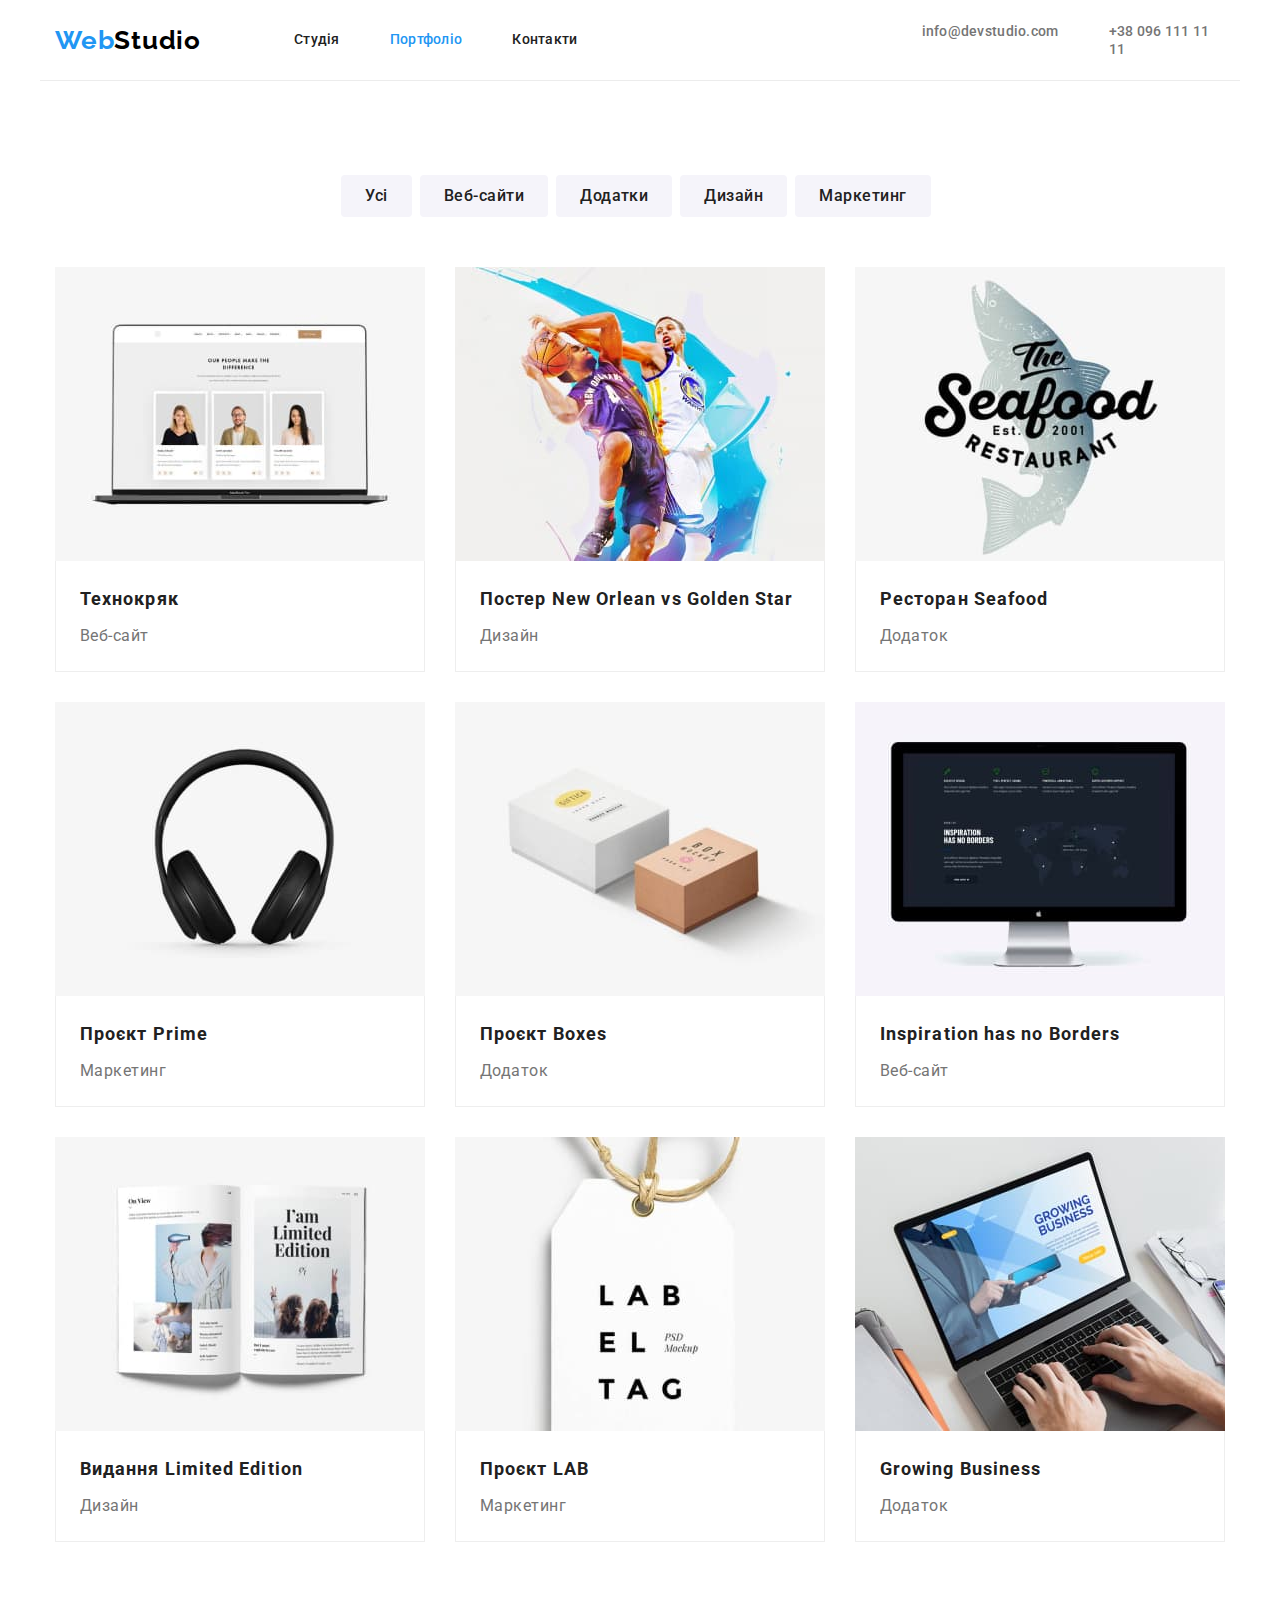
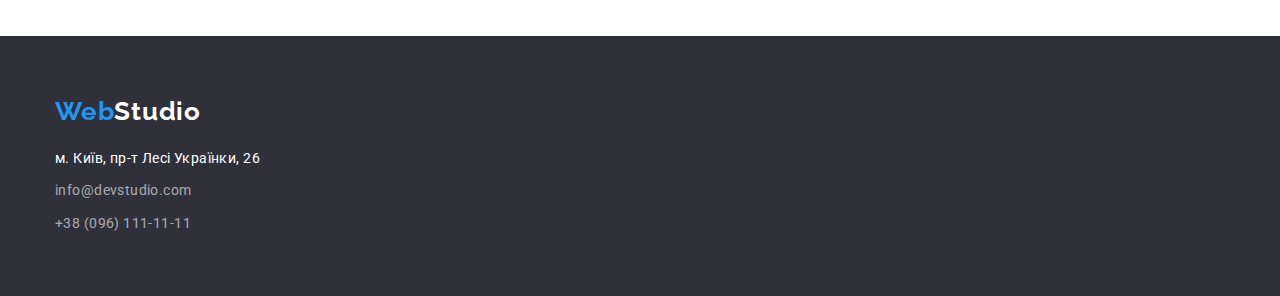
==== commit 26fd9d72: "09-10-2022-1" ====
--- a/portfolio.html
+++ b/portfolio.html
@@ -96,7 +96,7 @@
                 />
                 <div class="card-content">
                   <h2 class="linkwork-title">
-                    Постер New Orlean vs Golden Starо
+                    Постер New Orlean vs Golden Star
                   </h2>
                   <p class="linkwork-text">Дизайн</p>
                 </div>
@@ -111,7 +111,7 @@
                 />
                 <div class="card-content">
                   <h2 class="linkwork-title">Ресторан Seafood</h2>
-                  <p class="linkwork-text">Дlдаток</p>
+                  <p class="linkwork-text">Додаток</p>
                 </div>
               </a>
             </li>
@@ -198,33 +198,35 @@
       </section>
     </main>
     <!-- Підвал сторінки footer -->
-    <footer class="footer container">
-      <a class="footer-logo" href="/"
-        >Web<span class="logo-wight">Studio</span></a
-      >
-      <address>
-        <ul class="footer-list list">
-          <li class="footer-item">
-            <a
-              class="footer-addres"
-              href="https://goo.gl/maps/cFj6b1vBH22CHA6d8"
-              target="_blank"
-              rel="noreferrer noopener"
-              >м. Київ, пр-т Лесі Українки, 26</a
-            >
-          </li>
-          <li class="footer-item">
-            <a class="footer-mail" href="mailto:info@devstudio.com"
-              >info@devstudio.com</a
-            >
-          </li>
-          <li class="footer-item">
-            <a class="footer-phone" href="tel:+380961111111"
-              >+38 (096) 111-11-11</a
-            >
-          </li>
-        </ul>
-      </address>
+    <footer class="footer">
+      <div class="container">
+        <a class="footer-logo" href="/"
+          >Web<span class="logo-wight">Studio</span></a
+        >
+        <address class="footer-address-list">
+          <ul class="footer-list list">
+            <li class="footer-item">
+              <a
+                class="footer-address"
+                href="https://goo.gl/maps/cFj6b1vBH22CHA6d8"
+                target="_blank"
+                rel="noreferrer noopener"
+                >м. Київ, пр-т Лесі Українки, 26</a
+              >
+            </li>
+            <li class="footer-item">
+              <a class="footer-mail" href="mailto:info@devstudio.com"
+                >info@devstudio.com</a
+              >
+            </li>
+            <li class="footer-item">
+              <a class="footer-phone" href="tel:+380961111111"
+                >+38 (096) 111-11-11</a
+              >
+            </li>
+          </ul>
+        </address>
+      </div>
     </footer>
   </body>
 </html>
--- a/css/styles.css
+++ b/css/styles.css
@@ -18,6 +18,7 @@
   --footercontact-color: rgba(255, 255, 255, 0.6);
   --activ-accent-color: #188ce8;
   --linkwork-list-gap: 15px;
+  --border-color: #eeeeee;
 }
 body {
   font-family: "Roboto", "Raleway", sans-serif;
@@ -81,6 +82,7 @@
   align-items: center;
   margin-left: auto;
   margin-right: auto;
+  border-bottom: 1px solid #ececec;
 }
 .main-nav {
   display: flex;
@@ -158,6 +160,8 @@
 /*-----------------page-footer---------------*/
 .footer {
   background: var(--footer-background);
+  padding-top: 60px;
+  padding-bottom: 60px;
 }
 .footer-logo {
   font-family: "Raleway", sans-serif;
@@ -169,7 +173,13 @@
   color: var(--accent-color);
   text-decoration: none;
 }
-.footer-addres {
+.footer-address-list {
+  margin-top: 20px;
+}
+.footer-item {
+  margin-top: 9px;
+}
+.footer-address {
   font-style: normal;
   font-size: 14px;
   line-height: 1.71;
@@ -222,6 +232,7 @@
 .hero {
   background: var(--section1-background);
   text-align: center;
+  padding: 200px 0;
 }
 .hero-title {
   font-style: normal;
@@ -231,8 +242,7 @@
   letter-spacing: 0.06em;
   text-transform: uppercase;
   color: var(--section1-title-color);
-  width: 696px;
-  padding-top: 200px;
+  max-width: 696px;
   margin: 0 auto;
 }
 .hero-button {
@@ -249,6 +259,7 @@
   background: var(--accent-color);
   cursor: pointer;
   margin-top: 30px;
+  border-color: transparent;
 }
 .hero-button:hover,
 .hero-button:focus {
@@ -264,7 +275,7 @@
   padding-bottom: 0;
 }
 .feature-item {
-  gap: 30px;
+  flex-basis: calc((100% - 3 * 30) / 4);
 }
 .feature-item:first-child {
   margin-right: 0;
@@ -306,6 +317,10 @@
 .worker-list {
   display: flex;
   gap: 30px;
+}
+.worker-boxlist {
+  padding-top: 30px;
+  padding-bottom: 30px;
 }
 .worker-item {
   background-color: var(--body-background-color);
@@ -330,7 +345,6 @@
   line-height: 1.19;
   text-align: center;
   letter-spacing: 0.03em;
-  padding-top: 30px;
   margin-bottom: 10px;
 
   color: var(--title-text-color);
@@ -340,7 +354,6 @@
   line-height: 1.19;
   text-align: center;
   letter-spacing: 0.03em;
-  padding-bottom: 30px;
 }
 /*-----------------page-2--------------------*/
 /*------------------work link button------------------------*/
@@ -356,7 +369,6 @@
 .worklink-btn {
   border-radius: 4px;
   padding: 6px 22px;
-  min-width: 130px;
   font-style: normal;
   font-weight: 500;
   font-family: inherit;
@@ -367,6 +379,7 @@
   text-align: center;
   color: var(--title-text-color);
   background-color: var(--section4-background);
+  border-color: transparent;
 }
 
 .worklink-btn:hover,
@@ -374,39 +387,36 @@
   background: var(--accent-color);
   color: var(--header-background);
 }
+.card-content {
+  padding: 20px 24px;
+  border-left: 1px solid var(--border-color);
+  border-bottom: 1px solid var(--border-color);
+  border-right: 1px solid var(--border-color);
+  max-width: 370;
+}
 /*-----------------Links to work-------------*/
 .linkwork-list {
-  /*outline: 1px solid tomato;*/
   display: flex;
   flex-wrap: wrap;
   gap: 30px;
-}
-
-.linkwork-item {
-  /*outline: 1px solid teal;*/
-  flex-basis: calc((100% - 60px) / 3);
-}
+  flex-basis: calc((100% - 2 * 30) / 3);
+}
+
 .linkwork-title {
   font-size: 18px;
   line-height: 2;
   letter-spacing: 0.06em;
   cursor: pointer;
   color: var(--title-text-color);
-  padding-top: 20px;
   margin-bottom: 4px;
 }
 .linkwork-text {
   font-size: 16px;
-  line-height: 1.88;
-  letter-spacing: 0.03em;
-  /*text-align: center;*/
+  line-height: 1.87;
+  letter-spacing: 0.03em;
   color: var(--primary-text-color);
-  padding-bottom: 20px;
-}
-
-/*.card-content {
-  border: 1px solid #eeeeee;
-}*/
+}
+
 /*-----------------work----------------------*/
 .visually-hidden {
   position: absolute;
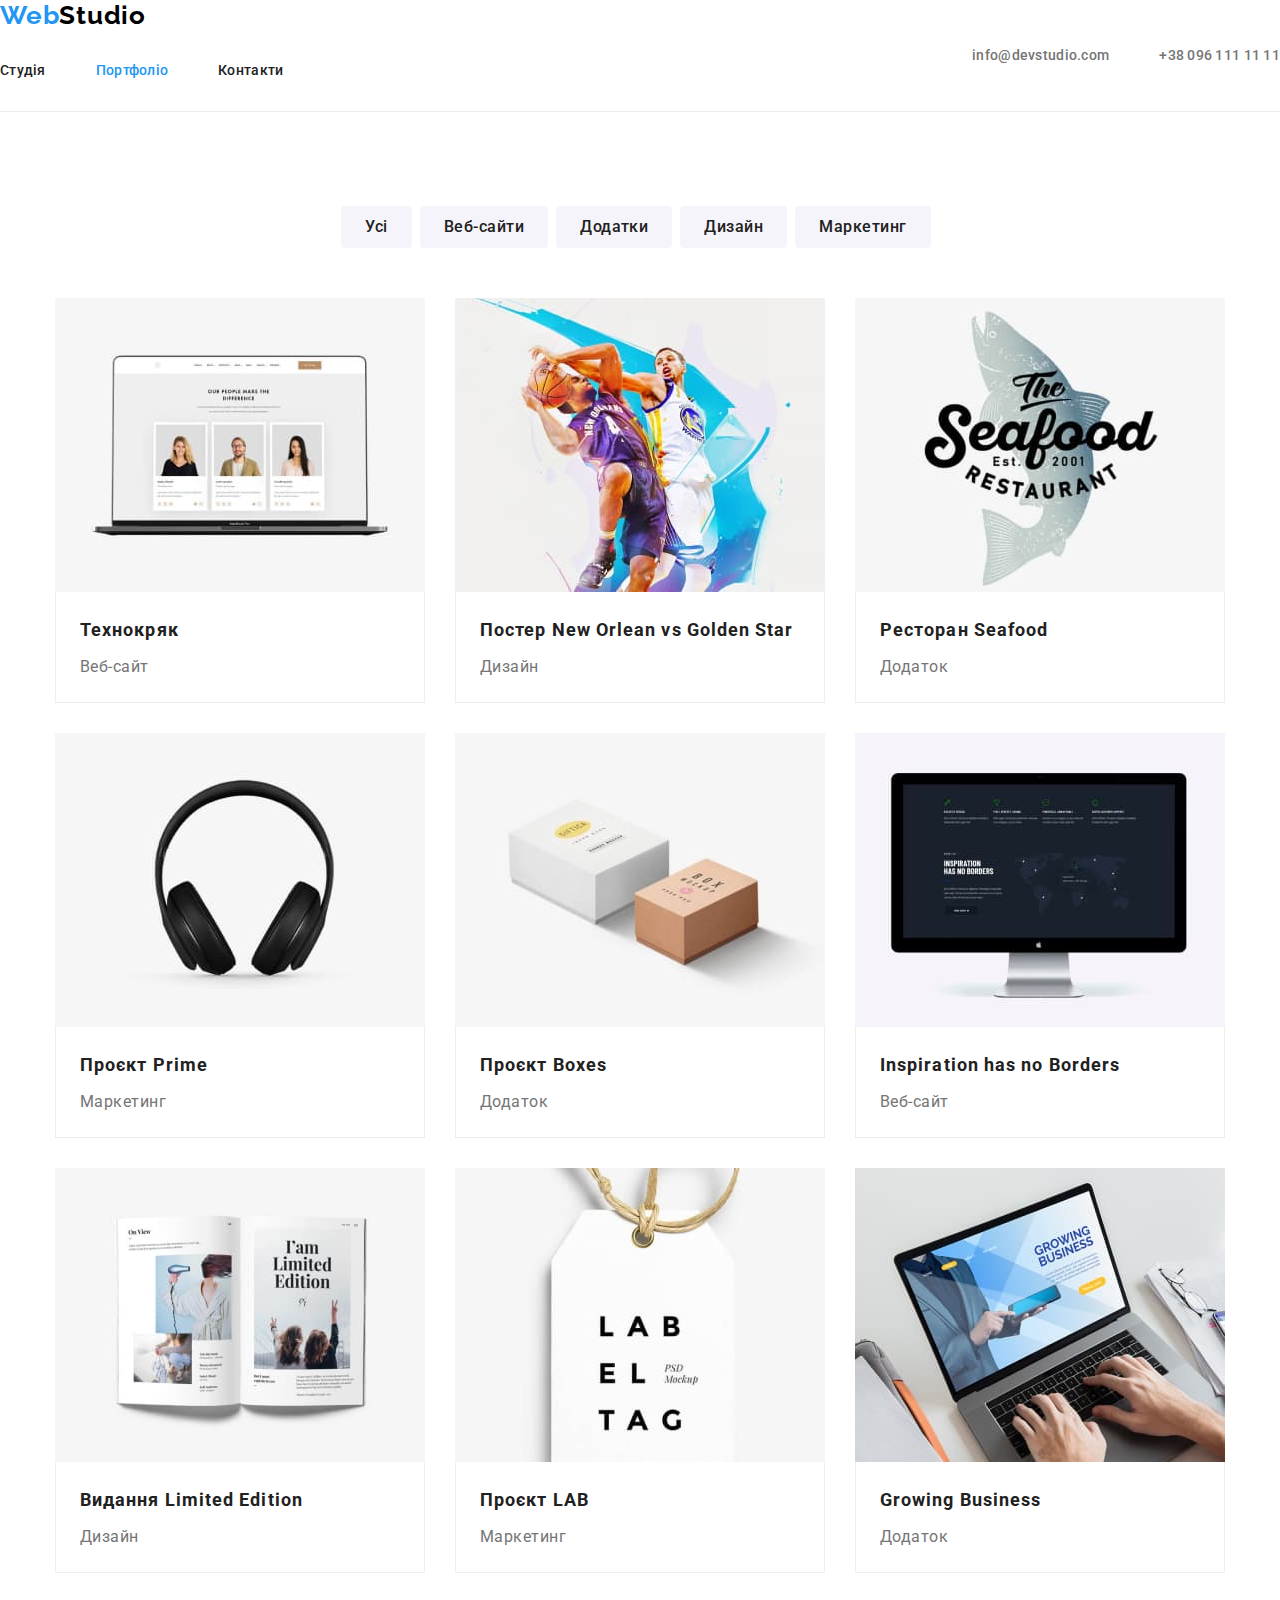
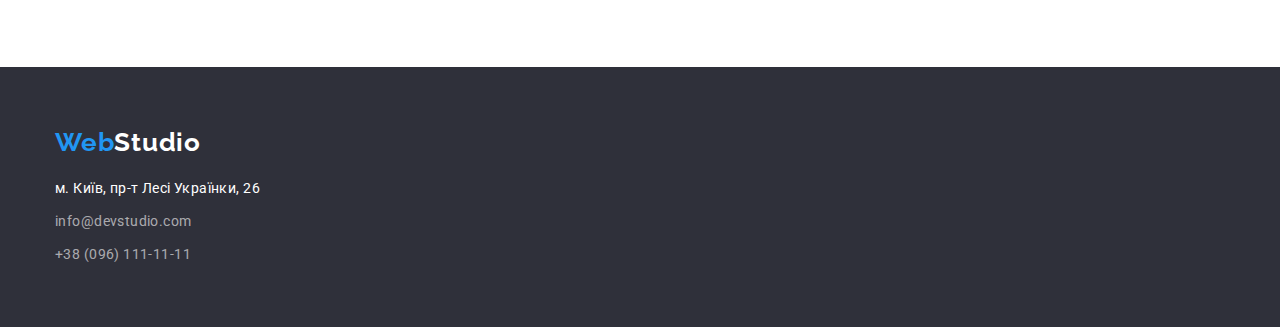
==== commit a854d531: "10-10-2022" ====
--- a/portfolio.html
+++ b/portfolio.html
@@ -18,7 +18,7 @@
     <link rel="stylesheet" href="./css/styles.css" />
   </head>
   <body>
-    <header class="header-navigation container">
+    <header class="header-navigation">
       <nav class="main-nav">
         <!-- logo -->
         <a href="./index.html" class="header-navigation-logo"
--- a/css/styles.css
+++ b/css/styles.css
@@ -80,20 +80,16 @@
 .header-navigation {
   display: flex;
   align-items: center;
+  border-bottom: 1px solid #ececec;
+}
+
+.header-list {
+  display: flex;
   margin-left: auto;
-  margin-right: auto;
-  border-bottom: 1px solid #ececec;
-}
-.main-nav {
-  display: flex;
-  align-items: center;
-}
-.header-list {
-  display: flex;
-  margin-right: 344px;
 }
 .header-contact {
   display: flex;
+  margin-left: auto;
 }
 .header-item:not(:last-child) {
   margin-right: 50px;
@@ -392,7 +388,6 @@
   border-left: 1px solid var(--border-color);
   border-bottom: 1px solid var(--border-color);
   border-right: 1px solid var(--border-color);
-  max-width: 370;
 }
 /*-----------------Links to work-------------*/
 .linkwork-list {
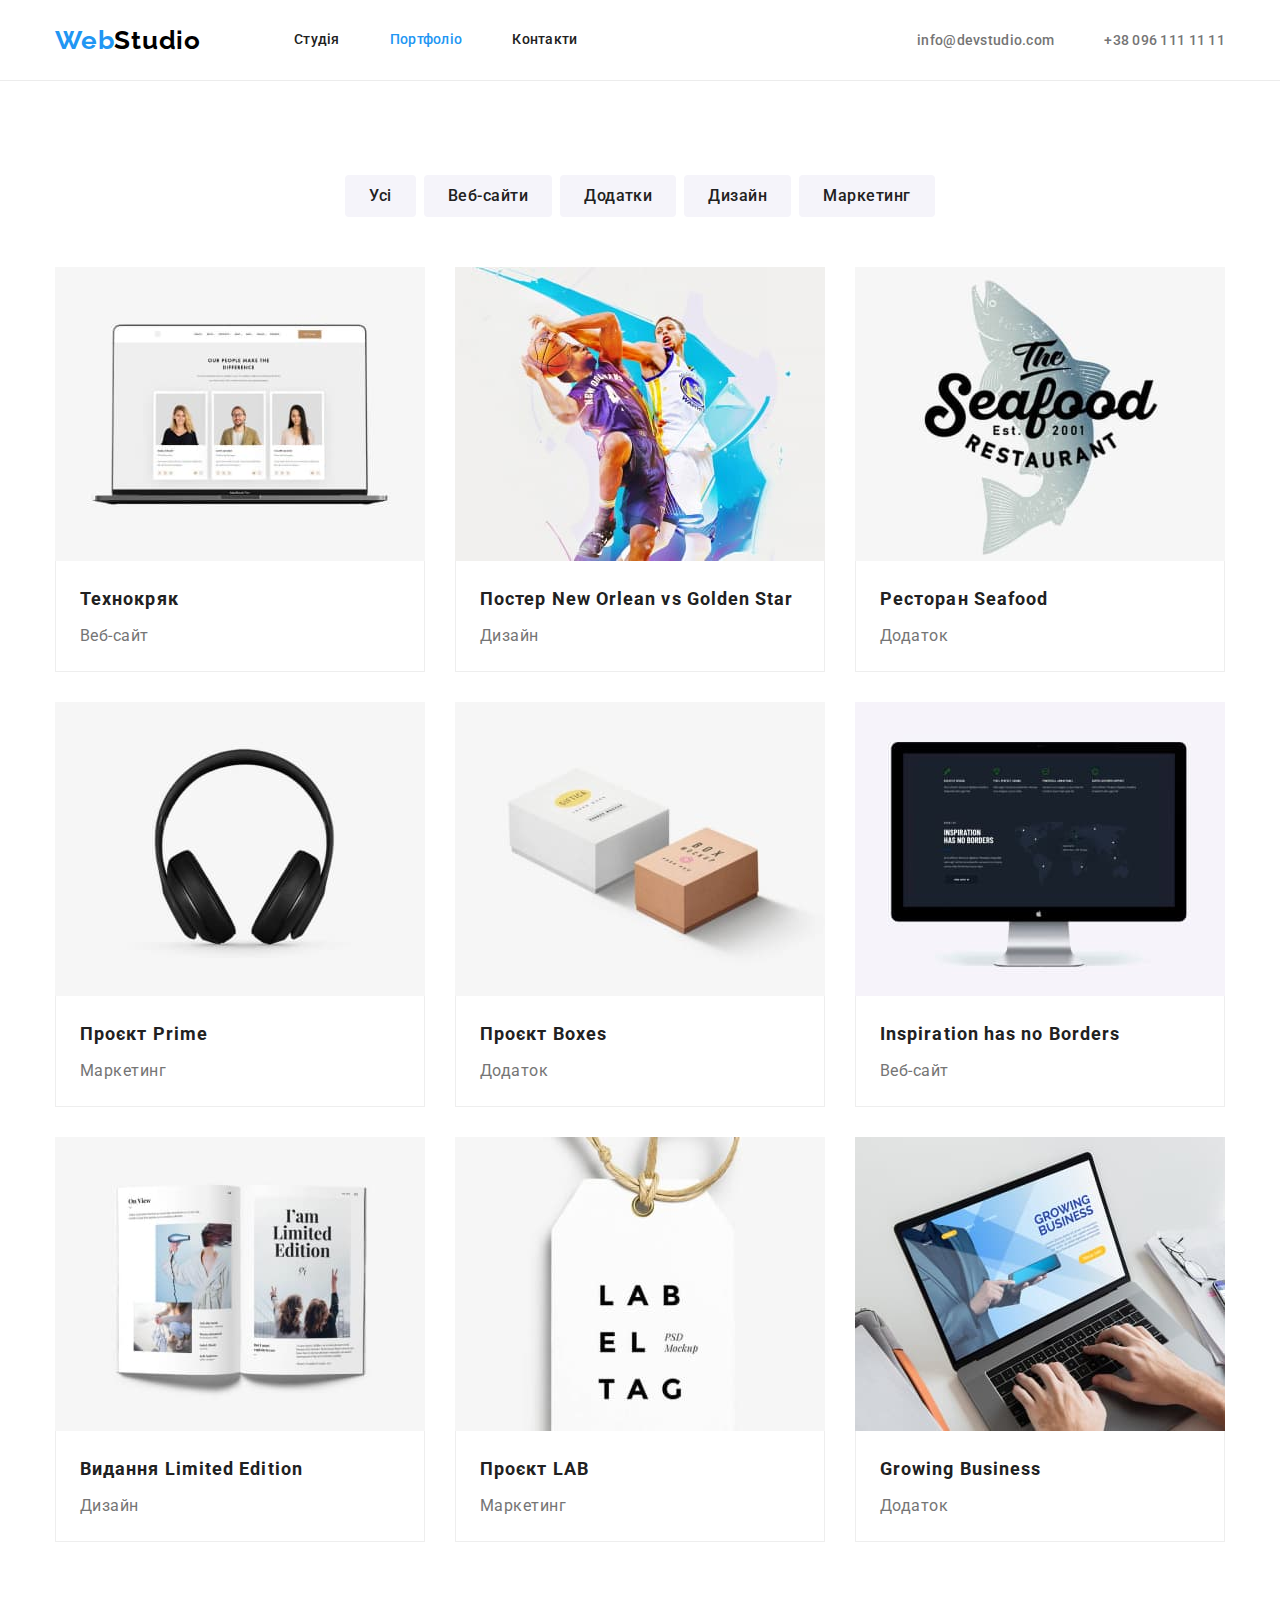
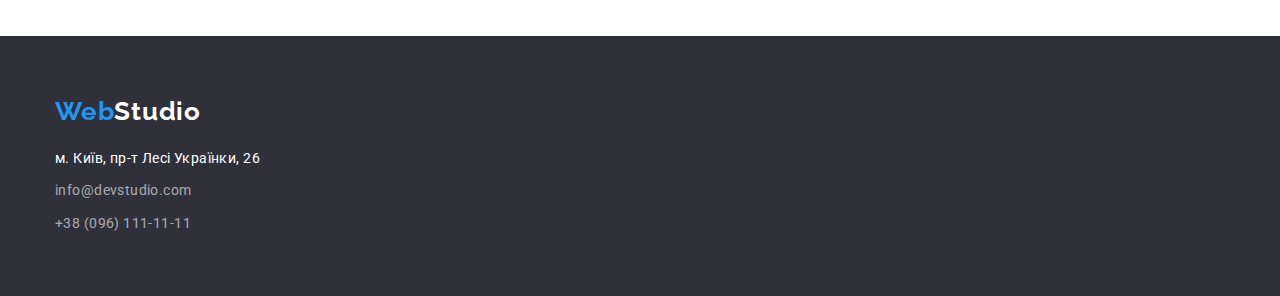
==== commit 8b4854d4: "10-10-2022" ====
--- a/portfolio.html
+++ b/portfolio.html
@@ -19,36 +19,40 @@
   </head>
   <body>
     <header class="header-navigation">
-      <nav class="main-nav">
+      <div class="container flex">
         <!-- logo -->
         <a href="./index.html" class="header-navigation-logo"
           >Web<span class="logo-black">Studio</span></a
         >
         <!-- Меню навігації по інших сторінках -->
-        <ul class="header-list list">
+        <nav>
+          <ul class="header-list list">
+            <li class="header-item">
+              <a class="link" href="./index.html">Студія</a>
+            </li>
+            <li class="header-item">
+              <a class="link current" href="./portfolio.html">Портфоліо</a>
+            </li>
+            <li class="header-item">
+              <a class="link" href="#">Контакти</a>
+            </li>
+          </ul>
+        </nav>
+        <ul class="header-contact list">
           <li class="header-item">
-            <a class="link" href="./index.html">Студія</a>
+            <!-- Посилання на адресу електронної пошти  -->
+            <a class="header-mail" href="mailto:info@devstudio.com"
+              >info@devstudio.com</a
+            >
           </li>
           <li class="header-item">
-            <a class="link current" href="./portfolio.html">Портфоліо</a>
-          </li>
-          <li class="header-item">
-            <a class="link" href="#">Контакти</a>
+            <!-- Посилання на телефонний номер -->
+            <a class="header-phone" href="tel:+380961111111"
+              >+38 096 111 11 11</a
+            >
           </li>
         </ul>
-      </nav>
-      <ul class="header-contact list">
-        <li class="header-item">
-          <!-- Посилання на адресу електронної пошти  -->
-          <a class="header-mail" href="mailto:info@devstudio.com"
-            >info@devstudio.com</a
-          >
-        </li>
-        <li class="header-item">
-          <!-- Посилання на телефонний номер -->
-          <a class="header-phone" href="tel:+380961111111">+38 096 111 11 11</a>
-        </li>
-      </ul>
+      </div>
     </header>
     <main class="body">
       <section class="workbtn section">
--- a/css/styles.css
+++ b/css/styles.css
@@ -82,6 +82,10 @@
   align-items: center;
   border-bottom: 1px solid #ececec;
 }
+.flex {
+  display: flex;
+  align-items: center;
+}
 
 .header-list {
   display: flex;
@@ -172,7 +176,7 @@
 .footer-address-list {
   margin-top: 20px;
 }
-.footer-item {
+.footer-item:not(:first-child) {
   margin-top: 9px;
 }
 .footer-address {
@@ -268,10 +272,10 @@
 }
 .feature-list {
   display: flex;
-  padding-bottom: 0;
+  gap: 30px;
 }
 .feature-item {
-  flex-basis: calc((100% - 3 * 30) / 4);
+  flex-basis: calc((100% - 3 * 30px) / 4);
 }
 .feature-item:first-child {
   margin-right: 0;
@@ -357,8 +361,7 @@
   display: flex;
   justify-content: center;
 }
-.worklink-item {
-  padding-bottom: 50px;
+.worklink-item:not(:last-child) {
   margin-right: 8px;
 }
 
@@ -376,6 +379,7 @@
   color: var(--title-text-color);
   background-color: var(--section4-background);
   border-color: transparent;
+  margin-bottom: 50px;
 }
 
 .worklink-btn:hover,
